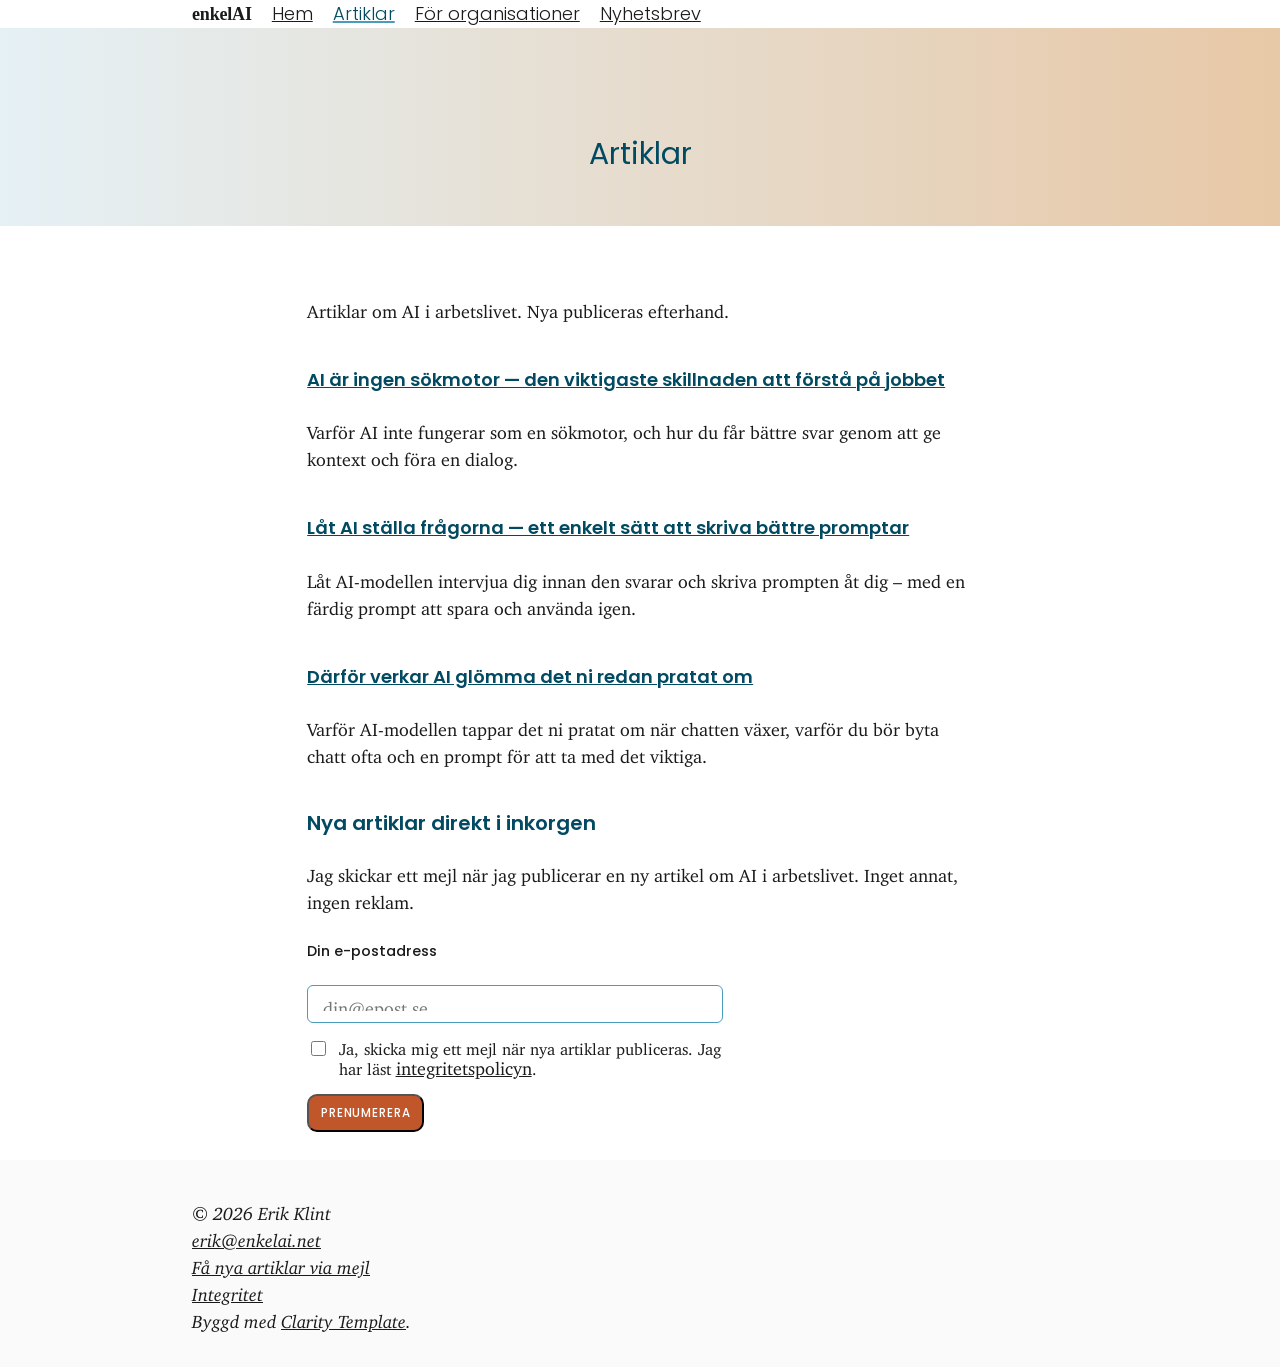
==== artiklar/index.html @ 64dccdb3 "Publicera artikel 3: Därför verkar AI glömma det ni redan pratat om Ny artikel på /artiklar/darfor-v" ====
<!DOCTYPE html>
<html lang="sv">
<head>
<meta charset="UTF-8">
<meta name="viewport" content="width=device-width, initial-scale=1">
<title>Artiklar | enkelAI</title>
<meta name="description" content="Artiklar om AI i arbetslivet — konkret och på svenska. Nya artiklar publiceras efterhand.">
<link rel="canonical" href="https://enkelai.net/artiklar/">
<meta property="og:title" content="Artiklar">
<meta property="og:description" content="Artiklar om AI i arbetslivet — konkret och på svenska. Nya artiklar publiceras efterhand.">
<meta property="og:url" content="https://enkelai.net/artiklar/">
<meta property="og:type" content="website">
<meta property="og:locale" content="sv_SE">
<meta property="og:image" content="https://enkelai.net/images/og-image.png">
<meta property="og:image:width" content="1200">
<meta property="og:image:height" content="630">
<meta property="og:image:alt" content="enkelAI — AI i arbetslivet. Konkret, på svenska, utan hype.">
<link rel="icon" type="image/png" sizes="96x96" href="/images/favicon-96.png">
<link rel="icon" type="image/png" sizes="512x512" href="/images/favicon-512.png">
<link rel="apple-touch-icon" href="/images/favicon-512.png">
<meta name="theme-color" content="#024A61">
<link rel="stylesheet" href="/assets/stylesheets/main_free.css">
<link rel="stylesheet" href="/style.css">
</head>
<body class="nav-artiklar">
<header>
<div class="container">
<nav>
<a class="wordmark" href="/">enkelAI</a>
<ul>
<li><a href="/">Hem</a></li>
<li><a href="/artiklar/">Artiklar</a></li>
<li><a href="/for-organisationer/">För organisationer</a></li>
<li><a href="/nyhetsbrev/">Nyhetsbrev</a></li>
</ul>
</nav>
</div>
</header>

<div class="container blog" id="first-content">
    <div class="blog-title no-cover">
        <div class="blog-intro">
            <div>
                <h1 class="title">Artiklar</h1>
            </div>
        </div>
    </div>
</div>

<div class="container blog main first">
<p class="text">Artiklar om AI i arbetslivet. Nya publiceras efterhand.</p>
</div>

<div class="container blog main">
<h2><a href="/artiklar/ai-ar-ingen-sokmotor/">AI är ingen sökmotor — den viktigaste skillnaden att förstå på jobbet</a></h2>
<p class="text">Varför AI inte fungerar som en sökmotor, och hur du får bättre svar genom att ge kontext och föra en dialog.</p>
</div>

<div class="container blog main">
<h2><a href="/artiklar/lat-ai-stalla-fragorna/">Låt AI ställa frågorna — ett enkelt sätt att skriva bättre promptar</a></h2>
<p class="text">Låt AI-modellen intervjua dig innan den svarar och skriva prompten åt dig – med en färdig prompt att spara och använda igen.</p>
</div>

<div class="container blog main">
<h2><a href="/artiklar/darfor-verkar-ai-glomma/">Därför verkar AI glömma det ni redan pratat om</a></h2>
<p class="text">Varför AI-modellen tappar det ni pratat om när chatten växer, varför du bör byta chatt ofta och en prompt för att ta med det viktiga.</p>
</div>

<div class="container blog main">
<h2>Nya artiklar direkt i inkorgen</h2>
<p class="text">Jag skickar ett mejl när jag publicerar en ny artikel om AI i arbetslivet. Inget annat, ingen reklam.</p>

<form class="newsletter-form" method="POST" action="https://c1894ea2.sibforms.com/v2/serve/[base64]">
<label for="EMAIL">Din e-postadress</label>
<input type="email" id="EMAIL" name="EMAIL" required placeholder="din@epost.se" autocomplete="email">
<label class="checkbox-label">
<input type="checkbox" name="OPT_IN" value="1" required>
<span>Ja, skicka mig ett mejl när nya artiklar publiceras. Jag har läst <a href="/integritet/">integritetspolicyn</a>.</span>
</label>
<input type="text" name="email_address_check" value="" style="display:none" tabindex="-1" autocomplete="off">
<input type="hidden" name="locale" value="sv">
<button type="submit">Prenumerera</button>
</form>
</div>

<footer>
<div class="container">
<p>© 2026 Erik Klint</p>
<p><a href="mailto:erik@enkelai.net">erik@enkelai.net</a></p>
<p><a href="/nyhetsbrev/">Få nya artiklar via mejl</a></p>
<p><a href="/integritet/">Integritet</a></p>
<p>Byggd med <a href="https://shikun.io/projects/clarity">Clarity Template</a>.</p>
</div>
</footer>
</body>
</html>
---- assets/stylesheets/main_free.css ----
@font-face {
  font-family: "Poppins";
  font-style: normal;
  font-weight: 100;
  font-display: swap;
  src: url("../fonts/Poppins/poppins_100_normal.woff2") format("woff2");
}
@font-face {
  font-family: "Poppins";
  font-style: normal;
  font-weight: 200;
  font-display: swap;
  src: url("../fonts/Poppins/poppins_200_normal.woff2") format("woff2");
}
@font-face {
  font-family: "Poppins";
  font-style: normal;
  font-weight: 300;
  font-display: swap;
  src: url("../fonts/Poppins/poppins_300_normal.woff2") format("woff2");
}
@font-face {
  font-family: "Poppins";
  font-style: normal;
  font-weight: 400;
  font-display: swap;
  src: url("../fonts/Poppins/poppins_400_normal.woff2") format("woff2");
}
@font-face {
  font-family: "Poppins";
  font-style: normal;
  font-weight: 500;
  font-display: swap;
  src: url("../fonts/Poppins/poppins_500_normal.woff2") format("woff2");
}
@font-face {
  font-family: "Poppins";
  font-style: normal;
  font-weight: 600;
  font-display: swap;
  src: url("../fonts/Poppins/poppins_600_normal.woff2") format("woff2");
}
@font-face {
  font-family: "Poppins";
  font-style: normal;
  font-weight: 700;
  font-display: swap;
  src: url("../fonts/Poppins/poppins_700_normal.woff2") format("woff2");
}
@font-face {
  font-family: "Poppins";
  font-style: normal;
  font-weight: 800;
  font-display: swap;
  src: url("../fonts/Poppins/poppins_800_normal.woff2") format("woff2");
}
@font-face {
  font-family: "Poppins";
  font-style: normal;
  font-weight: 900;
  font-display: swap;
  src: url("../fonts/Poppins/poppins_900_normal.woff2") format("woff2");
}
@font-face {
  font-family: "Poppins";
  font-style: italic;
  font-weight: 100;
  font-display: swap;
  src: url("../fonts/Poppins/poppins_100_italic.woff2") format("woff2");
}
@font-face {
  font-family: "Poppins";
  font-style: italic;
  font-weight: 200;
  font-display: swap;
  src: url("../fonts/Poppins/poppins_200_italic.woff2") format("woff2");
}
@font-face {
  font-family: "Poppins";
  font-style: italic;
  font-weight: 300;
  font-display: swap;
  src: url("../fonts/Poppins/poppins_300_italic.woff2") format("woff2");
}
@font-face {
  font-family: "Poppins";
  font-style: italic;
  font-weight: 400;
  font-display: swap;
  src: url("../fonts/Poppins/poppins_400_italic.woff2") format("woff2");
}
@font-face {
  font-family: "Poppins";
  font-style: italic;
  font-weight: 500;
  font-display: swap;
  src: url("../fonts/Poppins/poppins_500_italic.woff2") format("woff2");
}
@font-face {
  font-family: "Poppins";
  font-style: italic;
  font-weight: 600;
  font-display: swap;
  src: url("../fonts/Poppins/poppins_600_italic.woff2") format("woff2");
}
@font-face {
  font-family: "Poppins";
  font-style: italic;
  font-weight: 700;
  font-display: swap;
  src: url("../fonts/Poppins/poppins_700_italic.woff2") format("woff2");
}
@font-face {
  font-family: "Poppins";
  font-style: italic;
  font-weight: 800;
  font-display: swap;
  src: url("../fonts/Poppins/poppins_800_italic.woff2") format("woff2");
}
@font-face {
  font-family: "Poppins";
  font-style: italic;
  font-weight: 900;
  font-display: swap;
  src: url("../fonts/Poppins/poppins_900_italic.woff2") format("woff2");
}
@font-face {
  font-family: "Charter";
  font-style: normal;
  font-weight: normal;
  src: url("../fonts/Charter/charter_regular.woff2") format("woff2");
}
@font-face {
  font-family: "Charter";
  font-style: italic;
  font-weight: normal;
  src: url("../fonts/Charter/charter_italic.woff2") format("woff2");
}
@font-face {
  font-family: "Charter";
  font-style: normal;
  font-weight: bold;
  src: url("../fonts/Charter/charter_bold.woff2") format("woff2");
}
@font-face {
  font-family: "Charter";
  font-style: italic;
  font-weight: bold;
  src: url("../fonts/Charter/charter_bold_italic.woff2") format("woff2");
}
a, abbr, acronym, address, applet, article, aside, audio, b, big, blockquote, body, canvas, caption, center, cite, code, dd, del, details, dfn, div, dl, dt, em, fieldset, figcaption, figure, footer, form, h1, h2, h3, h4, h5, h6, header, hgroup, html, i, iframe, img, ins, kbd, label, legend, li, mark, menu, nav, object, ol, p, pre, q, s, samp, section, small, span, strike, strong, sub, summary, sup, table, tbody, td, tfoot, th, thead, time, tr, tt, u, ul, var, video {
  margin: 0;
  padding: 0;
  border: 0;
  outline: 0;
  font: inherit;
  vertical-align: baseline;
}

article, aside, details, figcaption, figure, footer, header, hgroup, menu, nav, section {
  display: block;
}

body {
  background-color: white;
  display: flex;
  flex-direction: column;
  min-height: 100vh;
}

h1, h2, h3, h4, h5, h6, p, a, code, pre, ol, ul, li {
  color: #353535;
  line-height: 1.6;
  font-weight: 300;
  font-size: 18px;
  font-family: "Poppins", serif;
}

a {
  text-underline-offset: 1px;
  color: inherit;
  font-family: inherit;
  font-size: inherit;
  font-weight: inherit;
}
a:hover {
  color: inherit;
}

b {
  font-weight: 600;
}

em {
  font-style: italic;
}

sub {
  font-weight: inherit;
  font-size: 0.65em;
  position: relative;
  top: 0.3em;
}

sup {
  font-weight: inherit;
  font-size: 0.65em;
  position: relative;
  top: -0.5em;
}

hr {
  border: 0;
  height: 0;
  border-top: 1px solid rgb(0, 0, 0);
  border-bottom: 1px solid rgba(255, 255, 255, 0.1);
}
hr.hard {
  border-top: 1px solid rgba(0, 0, 0, 0.5);
}
hr.soft {
  border-top: 1px solid rgba(0, 0, 0, 0.1);
}

img {
  width: 100%;
  margin: 0 auto;
  display: block;
}

video {
  width: 100%;
  margin: 0 auto;
  display: block;
}

svg {
  width: 100%;
}

.container {
  padding-right: calc(6vw - (100vw - 100%));
  padding-left: 6vw;
  flex: 1;
}

::-moz-selection {
  color: white;
  background: #353535;
}

::selection {
  color: white;
  background: #353535;
}

@media screen and (max-width: 769px) {
  a, p, td, th, tr, code, pre, ol, ul, li, div {
    font-size: 15px;
  }
  h1 {
    font-size: 24px;
    line-height: 1.2;
    padding: 1.5vh 0;
    font-weight: 700;
  }
  h1.title {
    font-weight: 500;
    font-size: 26px;
  }
  h2 {
    line-height: 1.2;
    padding: 1.5vh 0;
    font-weight: 700;
    font-size: 18px;
  }
  h3 {
    font-weight: 700;
    line-height: 1.2;
    padding: 1.5vh 0;
    font-size: 17px;
  }
}
@media screen and (min-width: 769px) {
  .container {
    padding-right: calc(8.5vw - (100vw - 100%));
    padding-left: 8.5vw;
  }
  a, p, td, th, tr, code, pre, ol, ul, li, div {
    font-size: 16px;
  }
  h1 {
    font-size: 24px;
    line-height: 1.2;
    padding: 2vh 0;
    font-weight: 700;
  }
  h1.title {
    padding: 0 0 1vh;
    font-weight: 500;
    font-size: 26px;
  }
  h2 {
    line-height: 1.2;
    padding: 2vh 0;
    font-weight: 700;
    font-size: 18px;
  }
  h3 {
    font-weight: 700;
    line-height: 1.2;
    padding: 2vh 0;
    font-size: 17px;
  }
}
@media screen and (min-width: 992px) {
  .container {
    padding-right: calc(12vw - (100vw - 100%));
    padding-left: 12vw;
  }
  a, p, td, th, tr, code, pre, ol, ul, li, div {
    font-size: 16px;
  }
  h1 {
    font-size: 24px;
    line-height: 1.2;
    padding: 1vh 0;
    font-weight: 700;
  }
  h1.title {
    padding: 0 0 1vh;
    font-weight: 500;
    font-size: 26px;
  }
  h2 {
    line-height: 1.2;
    padding: 1vh 0;
    font-weight: 700;
    font-size: 18px;
  }
  h3 {
    font-weight: 700;
    line-height: 1.2;
    padding: 1vh 0;
    font-size: 17px;
  }
}
@media screen and (min-width: 1200px) {
  .container {
    padding-right: calc(15vw - (100vw - 100%));
    padding-left: 15vw;
  }
  a, p, td, th, tr, code, pre, ol, ul, li, div {
    font-size: 17px;
  }
  h1 {
    font-size: 30px;
    line-height: 1.2;
    padding: 1vh 0;
    font-weight: 700;
  }
  h1.title {
    padding: 0 0 1vh;
    font-weight: 500;
    font-size: 30px;
  }
  h2 {
    line-height: 1.2;
    padding: 1vh 0;
    font-weight: 700;
    font-size: 24px;
  }
  h3 {
    font-weight: 700;
    line-height: 1.2;
    padding: 1vh 0;
    font-size: 18px;
  }
}
@media screen and (min-width: 1600px) {
  .container {
    padding-right: calc(18vw - (100vw - 100%));
    padding-left: 18vw;
  }
  a, p, td, th, tr, code, pre, ol, ul, li, div {
    font-size: 18px;
  }
  h1 {
    font-size: 30px;
    line-height: 1.2;
    padding: 1.75vh 0;
    font-weight: 700;
  }
  h1.title {
    padding: 0 0 1vh;
    font-weight: 500;
    font-size: 36px;
  }
  h2 {
    line-height: 1.2;
    padding: 1.5vh 0;
    font-weight: 700;
    font-size: 24px;
  }
  h3 {
    font-weight: 700;
    line-height: 1.2;
    padding: 1.5vh 0;
    font-size: 18px;
  }
}
@media screen and (min-width: 2000px) {
  .container {
    padding-right: calc(22vw - (100vw - 100%));
    padding-left: 22vw;
  }
  a, p, td, th, tr, code, pre, ol, ul, li, div {
    font-size: 18px;
  }
  h1 {
    font-size: 30px;
    line-height: 1.2;
    padding: 1.75vh 0;
    font-weight: 700;
  }
  h1.title {
    padding: 0 0 1vh;
    font-weight: 500;
    font-size: 36px;
  }
  h2 {
    line-height: 1.2;
    padding: 1.5vh 0;
    font-weight: 700;
    font-size: 24px;
  }
  h3 {
    font-weight: 700;
    line-height: 1.2;
    padding: 1.5vh 0;
    font-size: 18px;
  }
}
@media screen and (min-width: 2400px) {
  .container {
    padding-right: calc(24vw - (100vw - 100%));
    padding-left: 24vw;
  }
  a, p, td, th, tr, code, pre, ol, ul, li, div {
    font-size: 20px;
  }
  h1 {
    font-size: 30px;
    line-height: 1.2;
    padding: 1.75vh 0;
    font-weight: 700;
  }
  h1.title {
    padding: 0 0 1vh;
    font-weight: 500;
    font-size: 36px;
  }
  h2 {
    line-height: 1.2;
    padding: 1.5vh 0;
    font-weight: 700;
    font-size: 24px;
  }
  h3 {
    font-weight: 700;
    line-height: 1.2;
    padding: 1.5vh 0;
    font-size: 20px;
  }
}
@media screen and (min-width: 3200px) {
  .container {
    padding-right: calc(32vw - (100vw - 100%));
    padding-left: 28vw;
  }
}
footer {
  padding: 3vh 0px;
  background-color: #fafafa;
}
footer span {
  padding: 0 1px;
  font-size: 0.85em;
}
footer p {
  font-style: italic;
}

@media screen and (min-width: 992px) {
  footer {
    padding: 3vh 0px;
    background-color: #fafafa;
  }
}
@media screen and (min-width: 1200px) {
  footer {
    padding: 4vh 0px;
    background-color: #fafafa;
  }
}
@media screen and (min-width: 1600px) {
  footer {
    padding: 5vh 0px;
  }
}
/* ======================== Blog ===================== */
div.container.blog#first-content {
  padding-top: 2vh;
  background-color: #f6f6f6;
}
div.container.blog#first-content div.blog-title {
  display: grid;
  grid-template-columns: 1fr;
  grid-row: 50vh;
}
div.container.blog#first-content div.blog-title.white * {
  color: white;
}
div.container.blog#first-content div.blog-title.white *::-moz-selection {
  color: #353535 !important;
  background: white !important;
}
div.container.blog#first-content div.blog-title.white *::selection {
  color: #353535 !important;
  background: white !important;
}
div.container.blog#first-content div.blog-title.white * .link * {
  color: #f4f3ef !important;
}
div.container.blog#first-content div.blog-title.white * .info p {
  color: #f4f3ef !important;
}
div.container.blog#first-content div.blog-title .blog-intro {
  display: flex;
  flex-direction: column;
  justify-content: space-between;
  padding: 2vh 0;
}
div.container.blog#first-content div.blog-title .blog-intro p.author {
  padding: 4px 0;
  font-weight: 500;
  font-style: italic;
  line-height: 1.2;
}
div.container.blog#first-content div.blog-title .blog-intro p.abstract {
  font-family: "Poppins";
  font-weight: 400;
  padding: 1vh 0;
}
div.container.blog#first-content div.blog-title .blog-intro .info p {
  padding: 10px 0 0 0;
  letter-spacing: 1px;
  text-transform: uppercase;
  color: #353535;
  font-weight: 600;
  font-size: 0.95em;
}
div.container.blog#first-content div.blog-title .blog-cover {
  position: relative;
  display: flex;
  align-items: center;
  justify-content: flex-end;
  padding: 2vh 0;
}
div.container.blog#first-content div.blog-title .blog-cover img.foreground {
  position: relative;
  z-index: 2;
  padding: 0 !important;
}
div.container.blog#first-content div.blog-title .blog-cover img.background {
  position: absolute;
  z-index: 1;
  filter: blur(24px);
  padding: 0 !important;
}

div.container.blog p.text {
  padding: 1.5vh 0;
  font-family: "Charter", sans-serif;
}
div.container.blog p.text:last-child {
  padding-bottom: 0;
}
div.container.blog ul, div.container.blog ol {
  font-family: inherit;
  font-style: inherit;
  font-weight: inherit;
  padding: 0;
}
div.container.blog ul li p.text, div.container.blog ol li p.text {
  padding: 0vh 0 1.5vh 0 !important;
}
div.container.blog p.caption {
  padding: 1vh 0;
  font-weight: 500;
  line-height: 1.2;
  font-size: 90%;
}
div.container.blog p.caption b {
  font-weight: 700 !important;
}
div.container.blog p.caption a {
  font-size: inherit;
  color: inherit;
}
div.container.blog p.caption.inline {
  padding: 1.5vh 0 !important;
  font-style: italic;
}
div.container.blog p.caption.inline.center {
  text-align: center;
}
div.container.blog p.caption.comment {
  padding: 0 2vw 1vh;
}
div.container.blog p.caption.selection {
  line-height: 1;
}
div.container.blog img {
  padding-bottom: 1vh;
}
div.container.blog.first {
  margin-top: 1.5vh;
}
div.container.blog.main {
  padding: 0.5vh 6vw;
}
div.container.blog.main.comment .content-comment {
  display: none;
}
div.container.blog.main.inline {
  padding-top: 0;
  padding-bottom: 1vh;
}
div.container.blog.large {
  padding: 0.5vh 6vw;
}
div.container.blog.large.inline {
  padding-top: 0;
  padding-bottom: 1vh;
}
div.container.blog.extra-large {
  padding: 0.5vh 6vw;
}
div.container.blog.extra-large.inline {
  padding-top: 0;
  padding-bottom: 1vh;
}
div.container.blog.extra-extra-large {
  padding: 0.5vh 6vw;
}
div.container.blog.extra-extra-large.inline {
  padding-top: 0;
  padding-bottom: 1vh;
}
div.container.blog.max {
  padding: 0.5vh 0vw;
}
div.container.blog.max.inline {
  padding-top: 0;
  padding-bottom: 1vh;
}
div.container.blog.gray {
  background-color: #f6f6f6;
}
div.container.blog.gray p.caption {
  padding-bottom: 0;
}
div.container.blog.gray-linear {
  background: linear-gradient(to bottom, #f6f6f6 0%, white 10%, white 90%, #f6f6f6 100%);
}
div.container.blog.gray-linear p.caption {
  padding-bottom: 0;
}

@media screen and (min-width: 769px) {
  div.container.blog#first-content {
    padding-top: 3vh;
  }
  div.container.blog#first-content div.blog-title {
    grid-template-columns: 1fr 1fr;
    -moz-column-gap: 2vw;
         column-gap: 2vw;
  }
  div.container.blog#first-content div.blog-title .blog-cover {
    margin: 0 0 0 auto;
    width: 90%;
    padding: 3vh 0;
  }
  div.container.blog#first-content div.blog-title .blog-intro {
    display: flex;
    flex-direction: column;
    justify-content: space-between;
    padding: 3vh 0;
  }
  div.container.blog#first-content div.blog-title.no-cover {
    grid-template-columns: 1fr;
  }
  div.container.blog#first-content div.blog-title.no-cover .blog-intro {
    padding: 6vh 6vw;
  }
  div.container.blog#first-content div.blog-title.no-cover h1 {
    padding: 0 2%;
    text-align: center;
  }
  div.container.blog#first-content div.blog-title.no-cover p.author {
    padding: 10px 2%;
    text-align: center;
  }
  div.container.blog#first-content div.blog-title.no-cover .info {
    display: flex;
    justify-content: space-around;
  }
  div.container.blog.first {
    margin-top: 2vh;
  }
  div.container.blog.main {
    padding: 1vh 15vw;
  }
  div.container.blog.main.comment {
    padding-left: 15vw;
    padding-right: 0vw;
    display: grid;
    grid-template-columns: 70vw 13vw;
  }
  div.container.blog.main.comment .content-comment {
    display: none;
  }
  div.container.blog.large {
    padding: 1vh 10vw;
  }
  div.container.blog.extra-large {
    padding: 1vh 8vw;
  }
  div.container.blog.extra-extra-large {
    padding: 1vh 8vw;
  }
}
@media screen and (min-width: 992px) {
  div.container.blog#first-content {
    padding-top: 4vh;
  }
  div.container.blog#first-content div.blog-title {
    grid-template-columns: 1fr 1fr;
    grid-row: 75vh;
    -moz-column-gap: 3vw;
         column-gap: 3vw;
  }
  div.container.blog#first-content div.blog-title .blog-intro {
    display: flex;
    flex-direction: column;
    justify-content: space-between;
    padding: 3vh 0;
  }
  div.container.blog#first-content div.blog-title.no-cover {
    grid-template-columns: 1fr;
  }
  div.container.blog#first-content div.blog-title.no-cover .blog-intro {
    padding: 6vh 7.5vw;
  }
  div.container.blog#first-content div.blog-title .blog-cover {
    padding: 3vh 0;
  }
  div.container.blog.first {
    margin-top: 3vh;
  }
  div.container.blog.main {
    padding: 1.5vh 20vw;
  }
  div.container.blog.main.comment {
    padding-left: 20vw;
    padding-right: 0vw;
    display: grid;
    grid-template-columns: 60vw 18vw;
  }
  div.container.blog.main.comment .content-comment {
    display: none;
  }
  div.container.blog.large {
    padding: 1.5vh 15vw;
  }
  div.container.blog.extra-large {
    padding: 1.5vh 8.5vw;
  }
  div.container.blog.extra-extra-large {
    padding: 1.5vh 8.5vw;
  }
}
@media screen and (min-width: 1200px) {
  div.container.blog#first-content {
    padding-top: 6vh;
  }
  div.container.blog#first-content div.blog-title {
    grid-template-columns: 1fr 1fr;
    grid-row: 75vh;
    -moz-column-gap: 4vw;
         column-gap: 4vw;
  }
  div.container.blog#first-content div.blog-title .blog-intro {
    padding: 5vh 0;
  }
  div.container.blog#first-content div.blog-title .blog-intro p {
    padding: 1.5vh 0;
  }
  div.container.blog#first-content div.blog-title.no-cover {
    grid-template-columns: 1fr;
  }
  div.container.blog#first-content div.blog-title.no-cover .blog-intro {
    padding: 6vh 9vw;
  }
  div.container.blog#first-content div.blog-title .blog-cover {
    padding: 5vh 0;
  }
  div.container.blog.first {
    margin-top: 4vh;
  }
  div.container.blog.main {
    padding: 2vh 24vw;
  }
  div.container.blog.main.comment {
    padding-left: 24vw;
    padding-right: 0vw;
    display: grid;
    grid-template-columns: 60vw 18vw;
  }
  div.container.blog.main.comment .content-comment {
    display: block;
  }
  div.container.blog.large {
    padding: 2vh 16vw;
  }
  div.container.blog.extra-large {
    padding: 2vh 12vw;
  }
  div.container.blog.extra-extra-large {
    padding: 2vh 12vw;
  }
}
@media screen and (min-width: 1600px) {
  div.container.blog#first-content div.blog-title {
    grid-template-columns: 1fr 1fr;
    grid-row: 75vh;
    -moz-column-gap: 4vw;
         column-gap: 4vw;
  }
  div.container.blog#first-content div.blog-title .blog-intro {
    padding: 5vh 0;
  }
  div.container.blog#first-content div.blog-title .blog-intro p {
    padding: 1.5vh 0;
  }
  div.container.blog#first-content div.blog-title.no-cover {
    grid-template-columns: 1fr;
  }
  div.container.blog#first-content div.blog-title.no-cover .blog-intro {
    padding: 6vh 9vw;
  }
  div.container.blog#first-content div.blog-title .blog-cover {
    padding: 5vh 0;
  }
  div.container.blog.first {
    margin-top: 5vh;
  }
  div.container.blog.main {
    padding: 2vh 27vw;
  }
  div.container.blog.main.comment {
    padding-left: 27vw;
    padding-right: 0vw;
    display: grid;
    grid-template-columns: 50vw 23vw;
  }
  div.container.blog.large {
    padding: 2vh 22vw;
  }
  div.container.blog.extra-large {
    padding: 2vh 18vw;
  }
  div.container.blog.extra-extra-large {
    padding: 2vh 14vw;
  }
}
@media screen and (min-width: 2000px) {
  div.container.blog#first-content div.blog-title {
    grid-template-columns: 1fr 1fr;
    grid-row: 65vh;
    -moz-column-gap: 5vw;
         column-gap: 5vw;
  }
  div.container.blog#first-content div.blog-title .blog-intro {
    padding: 5vh 0;
  }
  div.container.blog#first-content div.blog-title .blog-intro p {
    padding: 1.5vh 0;
  }
  div.container.blog#first-content div.blog-title.no-cover {
    grid-template-columns: 1fr;
  }
  div.container.blog#first-content div.blog-title.no-cover .blog-intro {
    padding: 6vh 8vw;
  }
  div.container.blog#first-content div.blog-title .blog-cover {
    padding: 5vh 0;
  }
  div.container.blog.first {
    margin-top: 5vh;
  }
  div.container.blog.main {
    padding: 2vh 30vw;
  }
  div.container.blog.main.comment {
    padding-left: 30vw;
    padding-right: 0vw;
    display: grid;
    grid-template-columns: 50vw 23vw;
  }
  div.container.blog.large {
    padding: 2vh 26vw;
  }
  div.container.blog.extra-large {
    padding: 2vh 22vw;
  }
  div.container.blog.extra-extra-large {
    padding: 2vh 16vw;
  }
}
@media screen and (min-width: 2400px) {
  div.container.blog#first-content div.blog-title {
    grid-template-columns: 1fr 1fr;
    grid-row: 65vh;
    -moz-column-gap: 6vw;
         column-gap: 6vw;
  }
  div.container.blog#first-content div.blog-title .blog-intro {
    padding: 5vh 0;
  }
  div.container.blog#first-content div.blog-title .blog-intro p {
    padding: 1.5vh 0;
  }
  div.container.blog#first-content div.blog-title.no-cover {
    grid-template-columns: 1fr;
  }
  div.container.blog#first-content div.blog-title.no-cover .blog-intro {
    padding: 6vh 8vw;
  }
  div.container.blog#first-content div.blog-title .blog-cover {
    padding: 5vh 0;
  }
  div.container.blog.first {
    margin-top: 5vh;
  }
  div.container.blog.main {
    padding: 2vh 32vw;
  }
  div.container.blog.main.comment {
    padding-left: 32vw;
    padding-right: 0vw;
    display: grid;
    grid-template-columns: 50vw 23vw;
  }
  div.container.blog.large {
    padding: 2vh 28vw;
  }
  div.container.blog.extra-large {
    padding: 2vh 24vw;
  }
  div.container.blog.extra-extra-large {
    padding: 2vh 18vw;
  }
}
@media screen and (min-width: 3200px) {
  div.container.blog#first-content div.blog-title {
    grid-template-columns: 1fr 1fr;
    grid-row: 75vh;
    -moz-column-gap: 7vw;
         column-gap: 7vw;
  }
  div.container.blog#first-content div.blog-title .blog-intro {
    padding: 5vh 0;
  }
  div.container.blog#first-content div.blog-title .blog-intro p {
    padding: 1.5vh 0;
  }
  div.container.blog#first-content div.blog-title.no-cover {
    grid-template-columns: 1fr;
  }
  div.container.blog#first-content div.blog-title.no-cover .blog-intro {
    padding: 6vh 10vw;
  }
  div.container.blog#first-content div.blog-title .blog-cover {
    padding: 5vh 0;
  }
  div.container.blog.first {
    margin-top: 5vh;
  }
  div.container.blog.main {
    padding: 2vh 38vw;
  }
  div.container.blog.main.comment {
    padding-left: 38vw;
    padding-right: 0vw;
    display: grid;
    grid-template-columns: 50vw 23vw;
  }
  div.container.blog.large {
    padding: 2vh 32vw;
  }
  div.container.blog.extra-large {
    padding: 2vh 28vw;
  }
  div.container.blog.extra-extra-large {
    padding: 2vh 22vw;
  }
}
/* ======================== Button ===================== */
input[type=submit], input[type=reset], input[type=button],
button, .button {
  background-color: #ececec;
  border-radius: 10px;
  padding: 0.75em 1em;
  margin-bottom: 10px;
  color: #353535;
  cursor: pointer;
  display: inline-flex;
  align-items: center;
  justify-content: center;
  font-size: 0.7em;
  font-weight: 700;
  font-family: "Poppins", sans-serif;
  letter-spacing: 0.075em;
  text-decoration: none;
  text-transform: uppercase;
  -webkit-user-select: none;
     -moz-user-select: none;
          user-select: none;
}
input[type=submit]:hover, input[type=reset]:hover, input[type=button]:hover,
button:hover, .button:hover {
  background-color: #ececec;
  opacity: 0.8;
  color: #353535;
}
input[type=submit]:active, input[type=reset]:active, input[type=button]:active,
button:active, .button:active {
  opacity: 0.5;
  background-color: #ececec;
  color: #353535;
}
input[type=submit].icon i, input[type=reset].icon i, input[type=button].icon i,
button.icon i, .button.icon i {
  font-size: 1.2em;
  padding-left: 0.5em;
  padding-bottom: 1px;
}
input[type=submit].project, input[type=reset].project, input[type=button].project,
button.project, .button.project {
  text-transform: none;
  letter-spacing: 0;
  font-weight: 600;
  height: 0.75em;
  padding: 0.6em;
  font-size: 1em;
  color: #353535;
}
input[type=submit].project.white, input[type=reset].project.white, input[type=button].project.white,
button.project.white, .button.project.white {
  color: #f4f3ef;
}

@media screen and (max-width: 992px) {
  input[type=submit], input[type=reset], input[type=button],
  button, .button {
    font-size: 0.6em;
  }
  input[type=submit].icon i, input[type=reset].icon i, input[type=button].icon i,
  button.icon i, .button.icon i {
    font-size: 1.2em;
  }
}
/* ======================== Slide Menu ===================== */
.slide-menu {
  display: table;
  margin: 0 auto;
  padding-bottom: 2vh;
}
.slide-menu .dots {
  margin-bottom: -10px;
  -webkit-user-select: none;
     -moz-user-select: none;
          user-select: none;
}
.slide-menu .dots .dot {
  position: relative;
  -webkit-appearance: none;
     -moz-appearance: none;
          appearance: none;
  display: inline-block;
  background-color: #c6c6c6;
  cursor: pointer;
  width: 10px;
  height: 10px;
  border-radius: 50%;
  margin: 15px;
  transition: all 0.2s ease-in-out;
}
.slide-menu .dots .dot:after {
  content: "";
  position: absolute;
  left: -15px;
  top: -15px;
  width: 40px;
  height: 40px;
  border-radius: 50%;
}
.slide-menu .dots .dot:hover {
  transform: scale(1.4);
}
.slide-menu .dots .dot.active {
  background-color: #E2a3a3;
  transform: scale(1.4);
}

/* ======================== Table ===================== */
.table-wrapper {
  overflow: scroll;
  scrollbar-width: none; /* Firefox */
  -ms-overflow-style: none; /* Internet Explorer 10+ */
  padding-bottom: 1vh;
}

.table-wrapper::-webkit-scrollbar { /* WebKit */
  width: 0;
  height: 0;
}

table {
  margin: 0.5vh 0;
  width: 100%;
  font-family: "Poppins", sans-serif;
}
table a {
  font-size: inherit;
}
table th, table td {
  font-size: 85%;
}
table th b, table td b {
  font-weight: 900;
}
table thead {
  font-weight: 700;
}
table tbody tr {
  border: solid 1px #404041;
  border-left: 0;
  border-right: 0;
}
table tbody tr:nth-child(2n+1) {
  background-color: #ececec;
}
table tbody tr:first-child {
  border-top: solid 2px white;
}
table tbody tr:last-child {
  border-bottom: solid 2px white;
}
table tbody tr td.gray {
  background-color: #ececec !important;
}
table tbody tr td.nogray {
  background-color: #f6f6f6 !important;
}
table tbody.center td {
  text-align: center;
}
table thead.center th {
  text-align: center;
}
table td {
  color: #353535;
  padding: 0.5em 0.5em;
}
table th {
  color: #666667;
  padding: 0 0.5em 0.25em 0.5em;
  text-align: left;
}
table tfoot {
  border-top: solid 2px white;
}
table.alt {
  border-collapse: separate;
}
table.alt tbody tr td {
  border: solid 1px white;
  border-left-width: 0;
  border-top-width: 0;
}
table.alt tbody tr td:first-child {
  border-left-width: 1px;
}
table.alt tbody tr:first-child td {
  border-top-width: 1px;
}
table.alt thead {
  border-bottom: 0;
}
table.alt tfoot {
  border-top: 0;
}

/* ======================== Code ===================== */
code {
  background-color: rgba(230, 235, 237, 0.25);
  border-radius: 10px;
  border: solid 1px #c6c6c6;
  font-family: "Fira Code", monospace;
  margin: 0 0.25em;
  padding: 0.25em 0.65em;
  color: #666667;
  font-size: 75% !important;
}

pre {
  font-family: "Fira Code", monospace;
  position: relative;
}

pre code {
  background-color: #fafafa !important;
  display: block;
  padding: 1.5vh 1.5vw !important;
  overflow-x: auto;
}

.code-copy-btn {
  position: absolute;
  top: 10px;
  right: 12px;
  background-color: #ececec;
  border-radius: 8px;
  padding: 0.75em 0.5em;
  color: #353535;
  cursor: pointer;
  display: inline-flex;
  align-items: center;
  justify-content: center;
  font-size: 0.7em;
  font-weight: 700;
  font-family: "Poppins", sans-serif;
  letter-spacing: 0.075em;
  text-decoration: none;
  text-transform: uppercase;
  -webkit-user-select: none;
     -moz-user-select: none;
          user-select: none;
  border: none;
  z-index: 10;
  gap: 0;
}
.code-copy-btn:hover {
  background-color: #ececec;
  opacity: 0.8;
  color: #353535;
}
.code-copy-btn:active {
  opacity: 0.5;
  background-color: #ececec;
  color: #353535;
}
.code-copy-btn.copied {
  padding: 0.75em 0.7em;
}
.code-copy-btn.copied .copy-text {
  max-width: 6em;
  opacity: 1;
  margin-left: 0.35em;
}
.code-copy-btn.copied i {
  padding-right: 0em;
  padding-left: 0em;
}
.code-copy-btn i {
  font-size: 1em;
  padding: 0 0.3em 1px 0.3em;
  display: inline-block;
  line-height: 1;
}
.code-copy-btn .copy-text {
  display: inline-block;
  max-width: 0;
  opacity: 0;
  overflow: hidden;
  white-space: nowrap;
  margin-left: 0;
  font-size: 0.9em;
  font-weight: 500;
  line-height: 1;
  text-indent: 0;
  transition: max-width 0.4s ease, opacity 0.4s ease, margin-left 0.4s ease;
}

/* ======================== Selection ===================== */
select {
  border-color: transparent;
  border-radius: 5px;
  padding: 5px 3px;
  background-color: #ececec;
  display: inline;
  line-height: inherit;
  font-size: inherit;
  font-style: inherit;
  font-weight: inherit;
  font-family: inherit;
  color: inherit;
  border: 0;
  outline: none;
  margin: inherit;
  height: 30px;
  text-underline-offset: 1px;
  width: inherit;
}
select option {
  white-space: nowrap;
  overflow: hidden;
}
select:hover {
  cursor: pointer;
}
select:after {
  content: "";
  position: absolute;
  right: 10px;
  top: 3px;
  width: 0;
  height: 0;
  border-left: 10px solid transparent;
  border-right: 10px solid transparent;
  border-top: 10px solid #333;
}

/* ======================== Slider Display ===================== */
.slider-container {
  box-shadow: none;
  outline: none;
  --divider-width: 1px;
  --divider-color: #000;
  --default-handle-width: clamp(10px, 5vw, 40px);
  --default-handle-color: #000;
}
.slider-container.white {
  --divider-color: #fff;
  --default-handle-color: #fff;
}
.slider-container img {
  padding: 0 !important;
}

.before, .after {
  margin: 0;
}

.before figcaption {
  left: 8px;
}

.after figcaption {
  right: 8px;
}

.before figcaption,
.after figcaption {
  font-size: 90%;
  font-family: "Poppins";
  background: transparent;
  color: #353535;
  padding: 8px;
  position: absolute;
  top: 99%;
  transform: translateY(-100%);
  line-height: 100%;
}
.before figcaption.white,
.after figcaption.white {
  color: #f4f3ef;
}

/* ======================== Video Control ===================== */
.video-control {
  display: flex;
  justify-content: center;
  padding: 5px 0;
  gap: 10px;
}

.video-speed {
  opacity: 0;
}
.video-speed.fade-in-out {
  animation: fadeInOut 1.4s linear forwards;
}

.video-caption {
  padding-top: 20px;
  display: flex;
  justify-content: space-between;
}

@keyframes fadeInOut {
  0% {
    opacity: 0;
  }
  50% {
    opacity: 1;
  }
  100% {
    opacity: 0;
  }
}
/* ======================== Slide Show Control ===================== */
.slideshow .navigation {
  display: flex;
  justify-content: center;
  padding: 20px 0;
  gap: 10px;
}

.slideshow .slider {
  position: relative;
  width: 100%;
  height: 440px;
  padding-bottom: 20px;
  overflow: hidden;
}
.slideshow .slider:hover {
  cursor: pointer;
}
.slideshow .slider .slider-item {
  width: 400px;
  height: auto;
  position: absolute;
  top: 0;
  left: 0;
  transition-timing-function: cubic-bezier(0.4, 0, 0.2, 1);
  overflow: hidden;
  padding-left: 40px;
}
.slideshow .slider .slider-item video {
  display: block;
  padding-bottom: 40px;
}

h1, h2, h3, h4, h5, h6, p, a, code, pre, ol, ul, li {
  line-height: 1.5;
}

@media screen and (max-width: 769px) {
  a, p, td, th, tr, code, pre, ol, ul, li, div {
    font-size: 15px;
  }
  h1 {
    font-size: 24px;
    line-height: 1.2;
    padding: 1.5vh 0;
    font-weight: 600;
  }
  h1.title {
    font-weight: 400;
    letter-spacing: 0px;
    font-size: 26px;
  }
  h2 {
    line-height: 1.2;
    padding: 1.5vh 0;
    font-weight: 600;
    font-size: 18px;
  }
  h3 {
    font-weight: 600;
    line-height: 1.2;
    padding: 1.5vh 0;
    font-size: 17px;
  }
}
@media screen and (min-width: 769px) {
  .container {
    padding-right: calc(8.5vw - (100vw - 100%));
    padding-left: 8.5vw;
  }
  a, p, td, th, tr, code, pre, ol, ul, li, div {
    font-size: 16px;
  }
  h1 {
    font-size: 24px;
    line-height: 1.2;
    padding: 2vh 0;
    font-weight: 600;
  }
  h1.title {
    padding: 0 0 1vh;
    font-weight: 400;
    letter-spacing: 0px;
    font-size: 26px;
  }
  h2 {
    line-height: 1.2;
    padding: 2vh 0;
    font-weight: 600;
    font-size: 18px;
  }
  h3 {
    font-weight: 600;
    line-height: 1.2;
    padding: 2vh 0;
    font-size: 17px;
  }
}
@media screen and (min-width: 992px) {
  .container {
    padding-right: calc(12vw - (100vw - 100%));
    padding-left: 12vw;
  }
  a, p, td, th, tr, code, pre, ol, ul, li, div {
    font-size: 17px;
  }
  h1 {
    font-size: 24px;
    line-height: 1.2;
    padding: 1vh 0;
  }
  h1.title {
    padding: 0 0 1vh;
    font-size: 26px;
  }
  h2 {
    padding: 1vh 0;
    font-size: 18px;
  }
  h3 {
    padding: 1vh 0;
    font-size: 17px;
  }
}
@media screen and (min-width: 1200px) {
  .container {
    padding-right: calc(15vw - (100vw - 100%));
    padding-left: 15vw;
  }
  a, p, td, th, tr, code, pre, ol, ul, li, div {
    font-size: 18px;
  }
  h1 {
    font-size: 26px;
    line-height: 1.2;
    padding: 1vh 0;
  }
  h1.title {
    padding: 0 0 1vh;
    font-size: 30px;
  }
  h2 {
    padding: 1vh 0;
    font-size: 20px;
  }
  h3 {
    padding: 1vh 0;
    font-size: 18px;
  }
}
@media screen and (min-width: 1600px) {
  .container {
    padding-right: calc(18vw - (100vw - 100%));
    padding-left: 18vw;
  }
  a, p, td, th, tr, code, pre, ol, ul, li, div {
    font-size: 20px;
  }
  h1 {
    font-size: 30px;
    line-height: 1.2;
    padding: 1.75vh 0;
  }
  h1.title {
    padding: 0 0 1vh;
    font-size: 36px;
  }
  h2 {
    padding: 1.5vh 0;
    font-size: 22px;
  }
  h3 {
    padding: 1.5vh 0;
    font-size: 20px;
  }
}
@media screen and (min-width: 2000px) {
  .container {
    padding-right: calc(22vw - (100vw - 100%));
    padding-left: 22vw;
  }
  a, p, td, th, tr, code, pre, ol, ul, li, div {
    font-size: 20px;
  }
  h1 {
    font-size: 30px;
    line-height: 1.2;
    padding: 1.75vh 0;
  }
  h1.title {
    padding: 0 0 1vh;
    font-size: 36px;
  }
  h2 {
    padding: 1.5vh 0;
    font-size: 24px;
  }
  h3 {
    padding: 1.5vh 0;
    font-size: 18px;
  }
}
@media screen and (min-width: 2400px) {
  .container {
    padding-right: calc(24vw - (100vw - 100%));
    padding-left: 24vw;
  }
  a, p, td, th, tr, code, pre, ol, ul, li, div {
    font-size: 22px;
  }
  h1 {
    font-size: 30px;
    line-height: 1.2;
    padding: 1.75vh 0;
  }
  h1.title {
    padding: 0 0 1vh;
    font-size: 36px;
  }
  h2 {
    padding: 1.5vh 0;
    font-size: 24px;
  }
  h3 {
    padding: 1.5vh 0;
    font-size: 20px;
  }
}
@media screen and (min-width: 3200px) {
  .container {
    padding-right: calc(32vw - (100vw - 100%));
    padding-left: 28vw;
  }
}
footer p {
  font-family: "Charter";
}

/* ======================== Blog ===================== */
div.container.blog#first-content div.blog-title .blog-intro p.author {
  padding: 4px 0 10px;
  font-family: "Poppins";
  font-style: italic;
  font-weight: 400;
  line-height: 1.2;
  font-size: 85%;
}
div.container.blog#first-content div.blog-title .blog-intro p.abstract {
  font-family: "Poppins";
  font-weight: 400;
  padding: 1vh 0;
  font-size: 85%;
  line-height: 1.6;
}
div.container.blog#first-content div.blog-title .blog-intro .info p {
  text-transform: uppercase;
  color: #353535;
  font-weight: 500;
  font-size: 85%;
}

div.container.blog p.text {
  padding: 1.5vh 0;
  font-family: "Charter", sans-serif;
}
div.container.blog p.text:last-child {
  padding-bottom: 0;
}
div.container.blog ul li p.text, div.container.blog ol li p.text {
  padding: 0vh 0 1vh 0 !important;
}
div.container.blog p.caption {
  padding: 1vh 0;
  font-weight: 400;
  line-height: 1.2;
  letter-spacing: 0px;
  font-size: 70%;
}
div.container.blog p.caption b {
  font-weight: 600 !important;
}

/* ======================== Button ===================== */
input[type=submit], input[type=reset], input[type=button],
button, .button {
  font-size: 0.65em;
  font-weight: 500;
}

/* ======================== Table ===================== */
table th b, table td b {
  font-weight: 500;
}
table thead {
  font-weight: 500;
}

/* ======================== Selection ===================== */
select {
  padding: 2px 2px;
}

/* ======================== Slider Display ===================== */
.before figcaption,
.after figcaption {
  font-size: 70%;
}/*# sourceMappingURL=main_free.css.map */
---- style.css ----
/* enkelai.net - shared stylesheet */
/* Loaded after assets/stylesheets/main_free.css - only site chrome that
   the Clarity template does not provide (persistent nav) plus the
   plain-text wordmark and a fix for transparent figure backgrounds. */

/* ===================== Färgpalett ===================== */
/* --petrol-light används enbart till linjer, ramar och hover - aldrig
   som textfärg (3.08:1 mot vitt räcker inte för brödtext).
   --terracotta används enbart som bakgrund på call-to-action med vit
   text - aldrig som textfärg. */
:root {
  --petrol-deep: #024A61;
  --petrol: #037092;
  --petrol-light: #4A9DBA;
  --tint: #E4F0F5;
  --sand: #E8C9A8;
  --terracotta: #C0562A;
  --ink: #1A1A1A;
}

/* Brödtext */
body {
  color: var(--ink);
}

p, ol, ul, li, code, pre, h3, h4, h5, h6 {
  color: var(--ink);
}

/* Rubriker */
h1, h2 {
  color: var(--petrol-deep);
}

/* Länkar i brödtext. Nav och sidfot ärver --ink som tidigare. */
div.container.blog p a,
div.container.blog li a {
  color: var(--petrol);
}

/* Hover markeras med linjen, inte med textfärgen. */
div.container.blog p a:hover,
div.container.blog li a:hover {
  color: var(--petrol);
  text-decoration-color: var(--petrol-light);
  text-decoration-thickness: 2px;
}

::-moz-selection {
  color: var(--ink);
  background: var(--sand);
}

::selection {
  color: var(--ink);
  background: var(--sand);
}

/* ===================== Sidchrome ===================== */

.wordmark {
  font-weight: 700;
  letter-spacing: -0.01em;
  text-decoration: none;
  color: inherit;
}

nav {
  display: flex;
  flex-wrap: wrap;
  align-items: baseline;
  gap: 0.5rem 1.25rem;
}

nav ul {
  list-style: none;
  display: flex;
  flex-wrap: wrap;
  gap: 0.5rem 1.25rem;
  margin: 0;
  padding: 0;
}

nav ul li {
  margin: 0;
}

figure img {
  background: #fff;
}

strong {
  font-weight: 600;
}

div.container.blog ul,
div.container.blog ol {
  padding-left: 1.2em;
}

/* Figurpanelerna: mallens grå ersatt med paletten. */
div.container.blog.gray {
  background-color: var(--tint);
}

div.container.blog#first-content {
  background: linear-gradient(90deg, hsla(198, 46%, 93%, 1) 0%, hsla(31, 58%, 78%, 1) 100%);
  flex: none;
}

/* ===================== Nyhetsbrevsformulär ===================== */

.newsletter-form {
  display: flex;
  flex-direction: column;
  gap: 1rem;
  max-width: 26rem;
  margin-top: 1rem;
}

.newsletter-form label {
  font-family: "Poppins", sans-serif;
  font-size: 0.8em;
  font-weight: 500;
}

.newsletter-form input[type="email"] {
  font-family: "Charter", sans-serif;
  font-size: 1em;
  padding: 0.6em 0.8em;
  margin-top: 0.4em;
  border: 1px solid var(--petrol-light);
  border-radius: 6px;
  color: var(--ink);
  background: #fff;
}

.newsletter-form input[type="email"]:focus {
  outline: 2px solid var(--petrol-light);
  outline-offset: 1px;
}

.newsletter-form .checkbox-label {
  display: flex;
  align-items: flex-start;
  gap: 0.6em;
  font-family: "Charter", sans-serif;
  font-size: 0.9em;
  font-weight: 400;
}

.newsletter-form .checkbox-label input[type="checkbox"] {
  flex-shrink: 0;
  width: 1.1em;
  height: 1.1em;
  margin-top: 0.2em;
}

/* Call-to-action: terracotta som bakgrund, vit text. */
.newsletter-form button {
  align-self: flex-start;
  background-color: var(--terracotta);
  color: #FFFFFF;
}

.newsletter-form button:hover {
  background-color: var(--terracotta);
  color: #FFFFFF;
  opacity: 0.85;
}

.newsletter-form button:active {
  background-color: var(--terracotta);
  color: #FFFFFF;
  opacity: 0.7;
}

/* ===================== Byline ===================== */
/* Raden under heron på / och /for-organisationer/. Selektorerna är
   scopade under div.container.blog för att gå före mallens
   div.container.blog img respektive div.container.blog p.text. */

.byline {
  display: flex;
  flex-direction: row;
  flex-wrap: nowrap;
  align-items: center;
  gap: 1.25rem;
  margin-top: 1.5rem;
}

div.container.blog .byline img {
  flex: 0 0 auto;
  width: 120px;
  height: 120px;
  margin: 0;
  padding: 0;
  border: 0;
  box-shadow: none;
  border-radius: 50%;
  object-fit: cover;
}

.byline > div {
  min-width: 0;
}

div.container.blog .byline p.text {
  padding: 0;
}

/* Mindre bild på smala skärmar - men kvar bredvid texten, ingen radbrytning. */
@media screen and (max-width: 600px) {
  .byline {
    gap: 1rem;
  }

  div.container.blog .byline img {
    width: 80px;
    height: 80px;
  }
}

/* ===================== Active-state i toppmenyn ===================== */
/* Markeringen hängs på <body>, inte på menyvalet, så att <header>-blocket
   förblir byte-identiskt på samtliga sidor. Bara understrykningen och
   textfärgen ändras - inga mått - så mobillayouten är oförändrad.
   404 och /integritet/ saknar klass: inget menyval motsvarar dem. */

body.nav-hem nav ul a[href="/"],
body.nav-artiklar nav ul a[href="/artiklar/"],
body.nav-organisationer nav ul a[href="/for-organisationer/"],
body.nav-nyhetsbrev nav ul a[href="/nyhetsbrev/"] {
  color: var(--petrol-deep);
  text-decoration-thickness: 2px;
  text-decoration-color: var(--petrol-light);
}
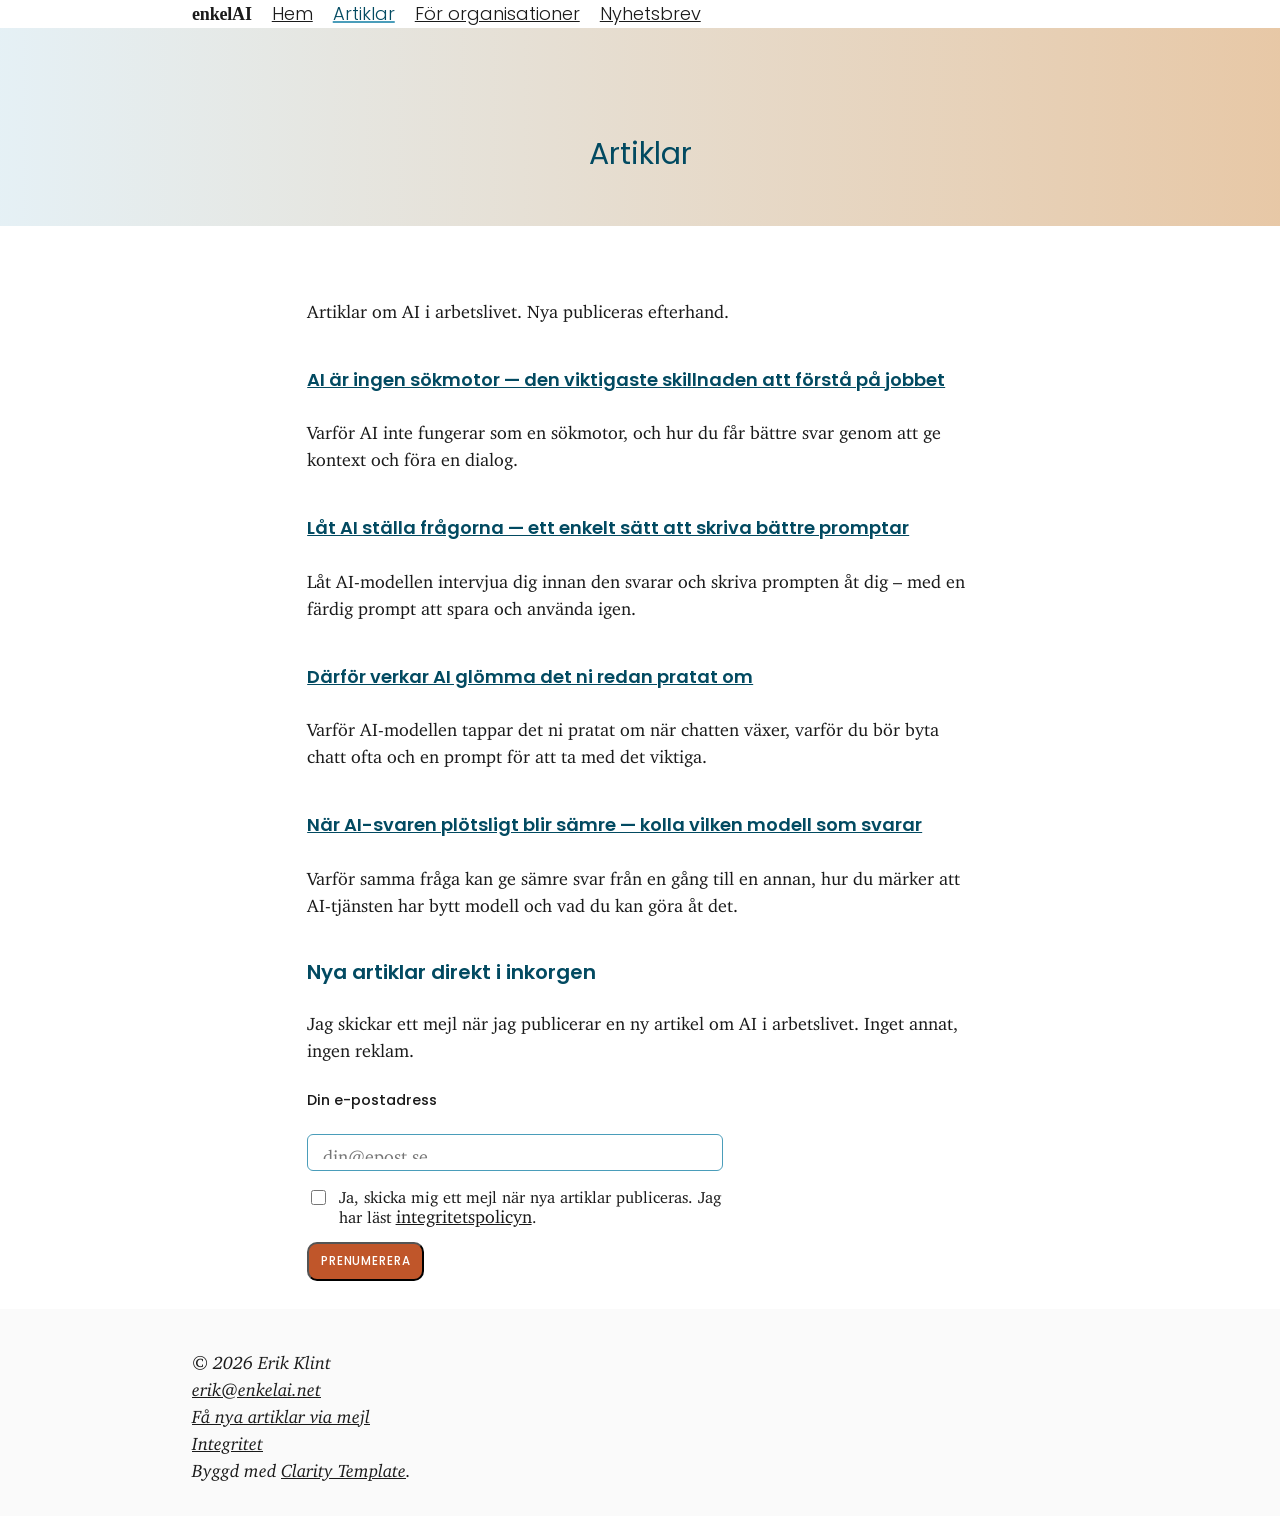
==== commit 5342a8d9: "Publicera artikel 4: När AI-svaren plötsligt blir sämre Ny sida på /artiklar/nar-ai-svaren-blir-samr" ====
--- a/artiklar/index.html
+++ b/artiklar/index.html
@@ -67,6 +67,11 @@
 </div>
 
 <div class="container blog main">
+<h2><a href="/artiklar/nar-ai-svaren-blir-samre/">När AI-svaren plötsligt blir sämre — kolla vilken modell som svarar</a></h2>
+<p class="text">Varför samma fråga kan ge sämre svar från en gång till en annan, hur du märker att AI-tjänsten har bytt modell och vad du kan göra åt det.</p>
+</div>
+
+<div class="container blog main">
 <h2>Nya artiklar direkt i inkorgen</h2>
 <p class="text">Jag skickar ett mejl när jag publicerar en ny artikel om AI i arbetslivet. Inget annat, ingen reklam.</p>
 
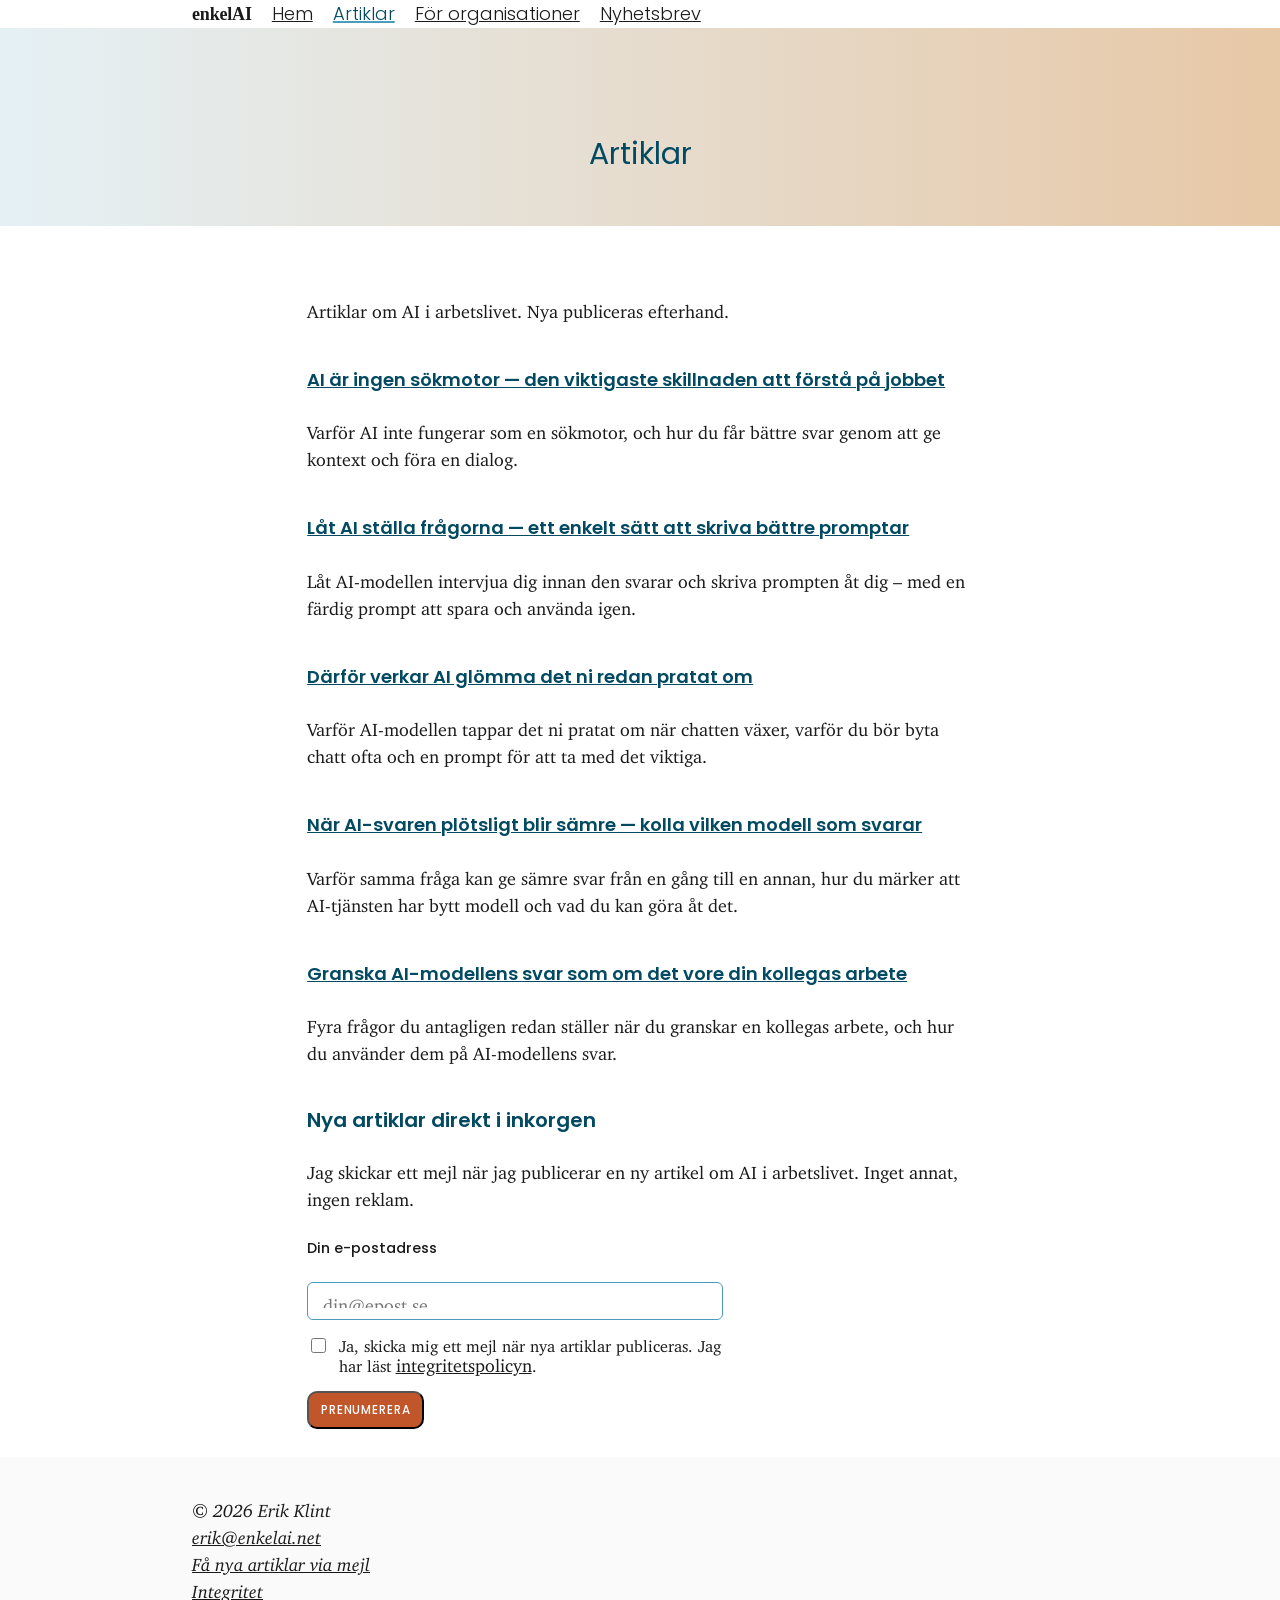
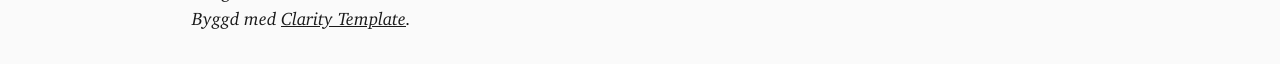
==== commit 375233a7: "Publicera artikel 5: Granska AI-modellens svar som om det vore din kollegas arbete Ny sida på /artik" ====
--- a/artiklar/index.html
+++ b/artiklar/index.html
@@ -72,6 +72,11 @@
 </div>
 
 <div class="container blog main">
+<h2><a href="/artiklar/granska-ai-som-en-kollegas-arbete/">Granska AI-modellens svar som om det vore din kollegas arbete</a></h2>
+<p class="text">Fyra frågor du antagligen redan ställer när du granskar en kollegas arbete, och hur du använder dem på AI-modellens svar.</p>
+</div>
+
+<div class="container blog main">
 <h2>Nya artiklar direkt i inkorgen</h2>
 <p class="text">Jag skickar ett mejl när jag publicerar en ny artikel om AI i arbetslivet. Inget annat, ingen reklam.</p>
 
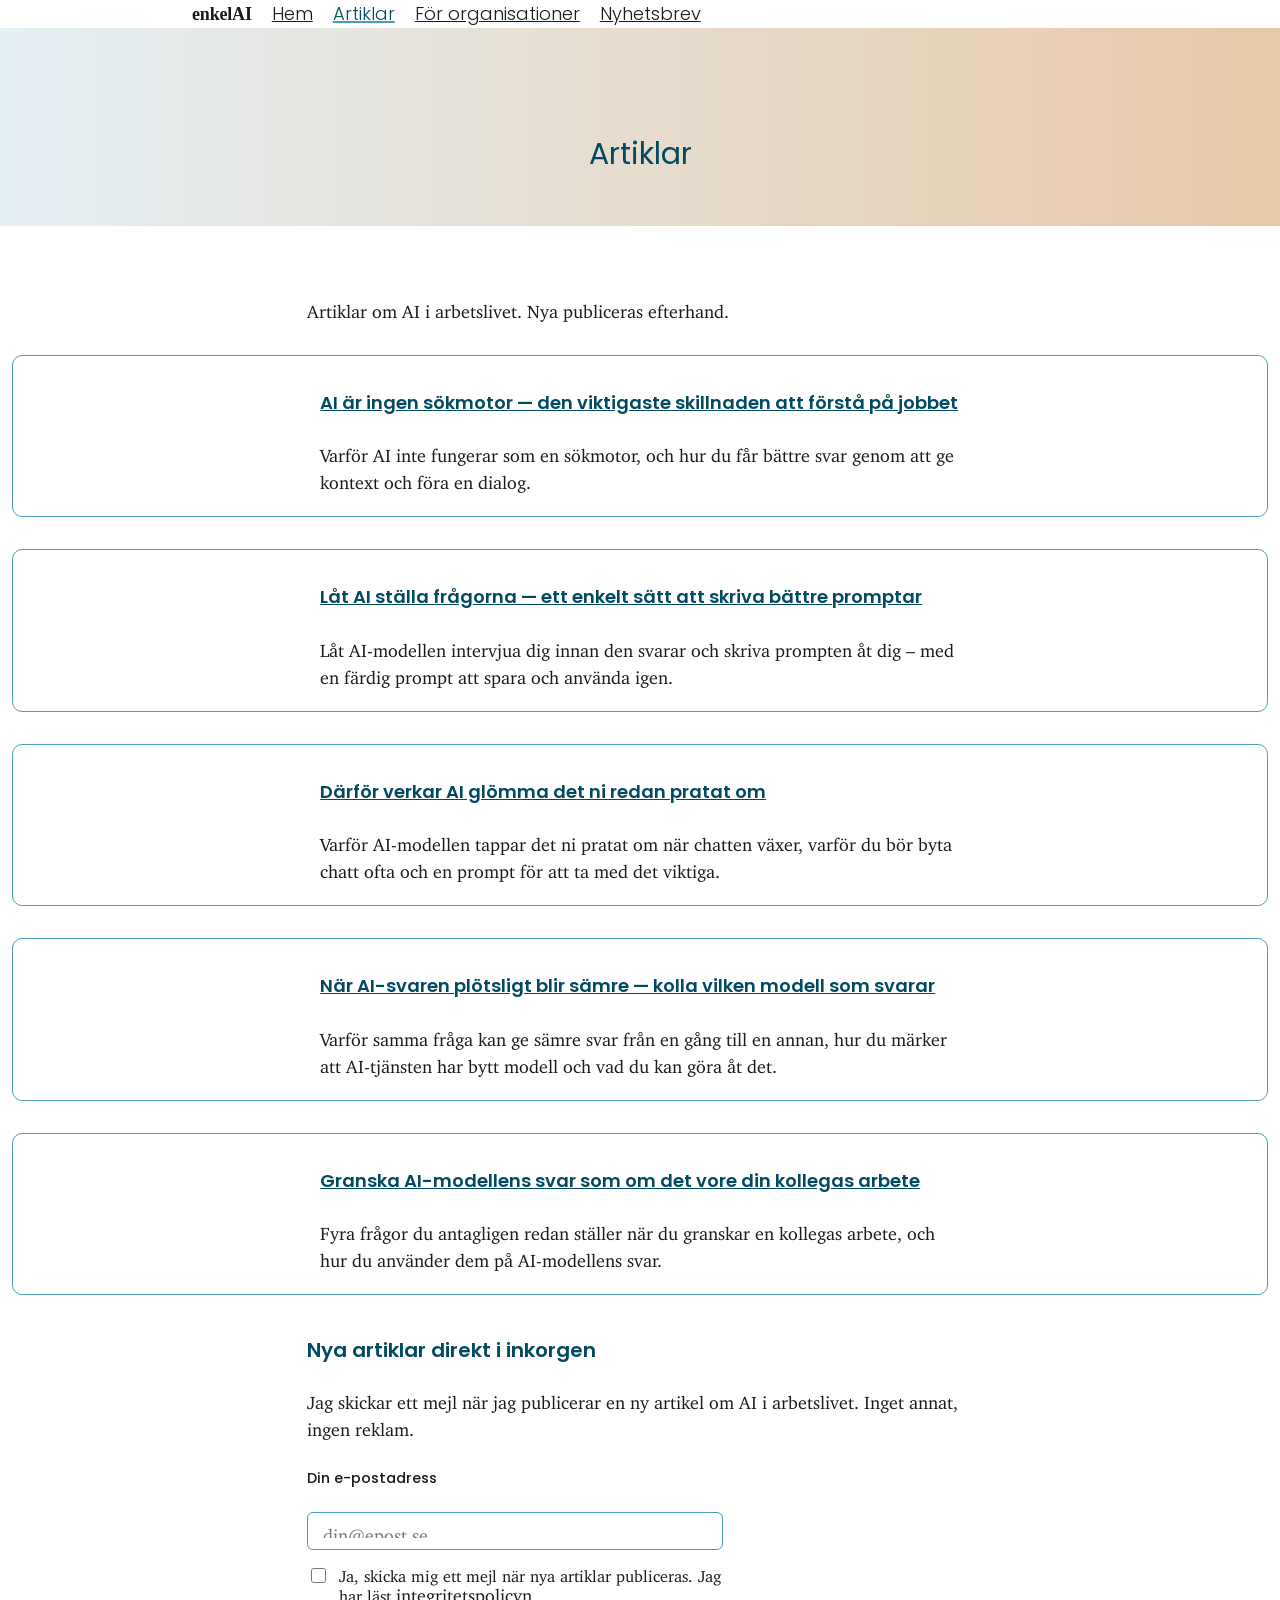
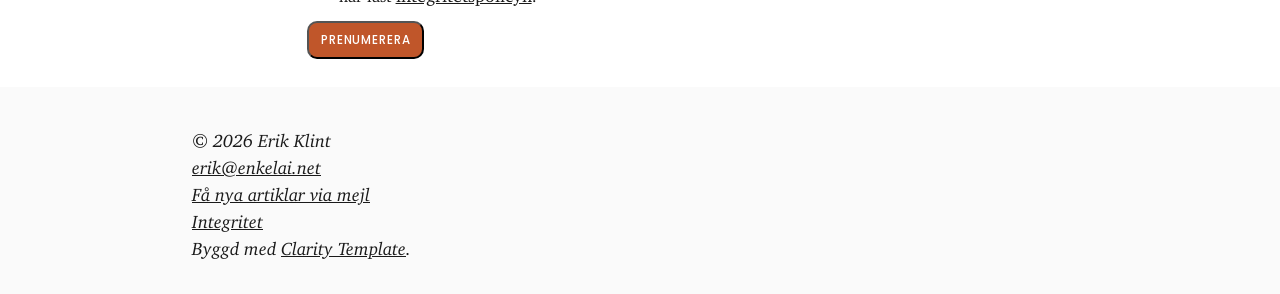
==== commit 28fd4203: "Lägg till artikelnavigering och gör artikellistan till kort Varje artikelsida får ett navigeringsblo" ====
--- a/artiklar/index.html
+++ b/artiklar/index.html
@@ -21,6 +21,22 @@
 <meta name="theme-color" content="#024A61">
 <link rel="stylesheet" href="/assets/stylesheets/main_free.css">
 <link rel="stylesheet" href="/style.css">
+<style>
+/* Sidspecifik stil för korten i artikellistan, samma mönster som de
+   sidspecifika stilarna i artiklarna (t.ex. tabellen i artikel 4).
+   Läggs bara här, inte i delade stilmallar (style.css / main_free.css).
+   Vänster/höger padding rörs inte - den är responsiv i mallen och styr
+   textkolumnens bredd på alla brytpunkter. Bakgrunden ändras inte
+   heller, så kontrasten mot texten blir densamma som idag - kortytan
+   markeras enbart med en tunn kant. */
+div.container.blog.main:has(> h2 > a[href^="/artiklar/"]) {
+  border: 1px solid var(--petrol-light);
+  border-radius: 10px;
+  margin: 1rem 0.75rem;
+  padding-top: 1.5rem;
+  padding-bottom: 1.5rem;
+}
+</style>
 </head>
 <body class="nav-artiklar">
 <header>
--- a/style.css
+++ b/style.css
@@ -235,3 +235,43 @@
   text-decoration-thickness: 2px;
   text-decoration-color: var(--petrol-light);
 }
+
+/* ===================== Artikelnavigering ===================== */
+/* Länk till föregående/nästa artikel. Färg och hover återanvänder
+   samma mönster som brödtextens länkar - ingen ny färg. */
+
+.article-nav {
+  display: flex;
+  flex-wrap: wrap;
+  justify-content: space-between;
+  gap: 0.75rem 1.5rem;
+  margin: 1.5rem 0;
+}
+
+.article-nav-link {
+  color: var(--petrol);
+  overflow-wrap: break-word;
+  max-width: 100%;
+}
+
+.article-nav-link:hover {
+  color: var(--petrol);
+  text-decoration-color: var(--petrol-light);
+  text-decoration-thickness: 2px;
+}
+
+.article-nav-next {
+  margin-left: auto;
+  text-align: right;
+}
+
+@media screen and (max-width: 600px) {
+  .article-nav {
+    flex-direction: column;
+  }
+
+  .article-nav-next {
+    margin-left: 0;
+    text-align: left;
+  }
+}
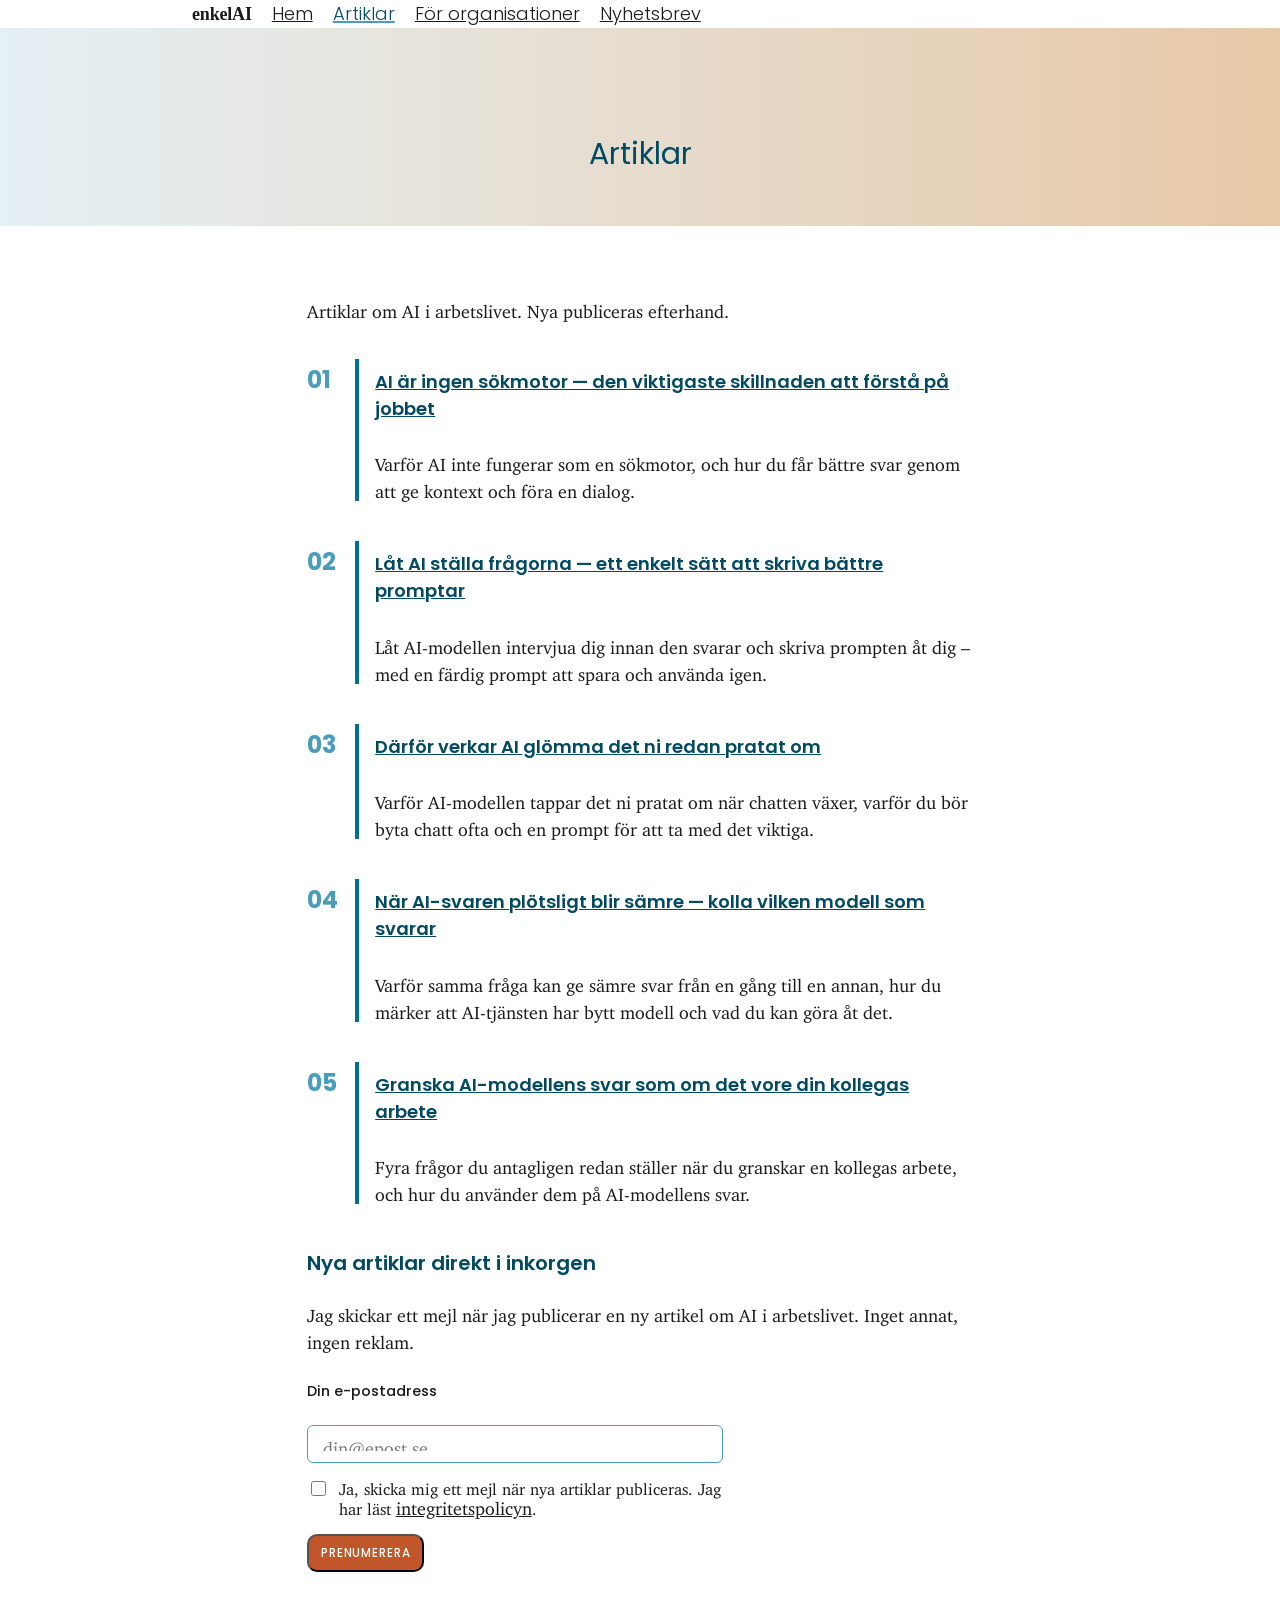
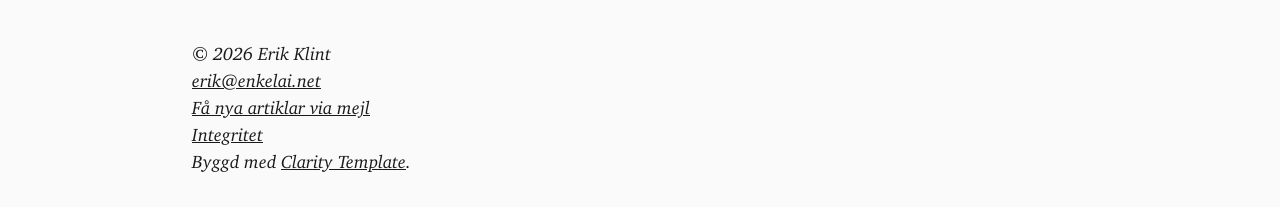
==== commit 27d9c2aa: "Gör om posterna på /artiklar/ till numrerade poster med vänsterlinje Ersätter kortens ram och rundad" ====
--- a/artiklar/index.html
+++ b/artiklar/index.html
@@ -22,19 +22,51 @@
 <link rel="stylesheet" href="/assets/stylesheets/main_free.css">
 <link rel="stylesheet" href="/style.css">
 <style>
-/* Sidspecifik stil för korten i artikellistan, samma mönster som de
+/* Sidspecifik stil för posterna i artikellistan, samma mönster som de
    sidspecifika stilarna i artiklarna (t.ex. tabellen i artikel 4).
    Läggs bara här, inte i delade stilmallar (style.css / main_free.css).
-   Vänster/höger padding rörs inte - den är responsiv i mallen och styr
-   textkolumnens bredd på alla brytpunkter. Bakgrunden ändras inte
-   heller, så kontrasten mot texten blir densamma som idag - kortytan
-   markeras enbart med en tunn kant. */
+   Posterna numreras med en CSS-räknare och får en vertikal linje mellan
+   numret och texten. Räknaren ökas på varje post utan counter-reset: en
+   räknare som saknas skapas vid första ökningen och gäller sedan för
+   efterföljande syskon. Linjen sitter på rubriken och ingressen (inte på
+   hela postrutan, som är bredare än textkolumnen) utan mellanrum, så den
+   blir sammanhängande. Bakgrunden ändras inte, så kontrasten mot texten
+   är densamma som förut. */
 div.container.blog.main:has(> h2 > a[href^="/artiklar/"]) {
-  border: 1px solid var(--petrol-light);
-  border-radius: 10px;
-  margin: 1rem 0.75rem;
-  padding-top: 1.5rem;
-  padding-bottom: 1.5rem;
+  counter-increment: artikel;
+  padding-top: 1.25rem;
+  padding-bottom: 1.25rem;
+}
+div.container.blog.main:has(> h2 > a[href^="/artiklar/"]) > h2,
+div.container.blog.main:has(> h2 > a[href^="/artiklar/"]) > p.text {
+  margin-left: 3rem;
+  margin-top: 0;
+  margin-bottom: 0;
+  border-left: 4px solid var(--petrol);
+  padding-left: 1rem;
+}
+div.container.blog.main:has(> h2 > a[href^="/artiklar/"]) > h2 {
+  display: flex;
+  align-items: baseline;
+  padding-bottom: 0.75rem;
+}
+/* Numret ligger som första flexobjekt i rubriken, så det får samma
+   baslinje som rubrikens första rad. De negativa marginalerna flyttar
+   det ut till kolumnens vänsterkant (vänstermarginal 3rem + linje 4px +
+   luft 1rem = 4rem + 4px) och gör objektets marginalruta nollbred, så
+   att rubriktexten inte flyttas. Numret är dekoration: efter "/" får
+   skärmläsare tom text, så rubriken läses som förut. Webbläsare utan
+   den syntaxen ignorerar den andra deklarationen och visar numret. */
+div.container.blog.main:has(> h2 > a[href^="/artiklar/"]) > h2::before {
+  content: counter(artikel, decimal-leading-zero);
+  content: counter(artikel, decimal-leading-zero) / "";
+  flex: 0 0 2.5rem;
+  margin-left: calc(-4rem - 4px);
+  margin-right: calc(1.5rem + 4px);
+  font-size: 24px;
+  font-weight: 700;
+  line-height: 1;
+  color: var(--petrol-light);
 }
 </style>
 </head>
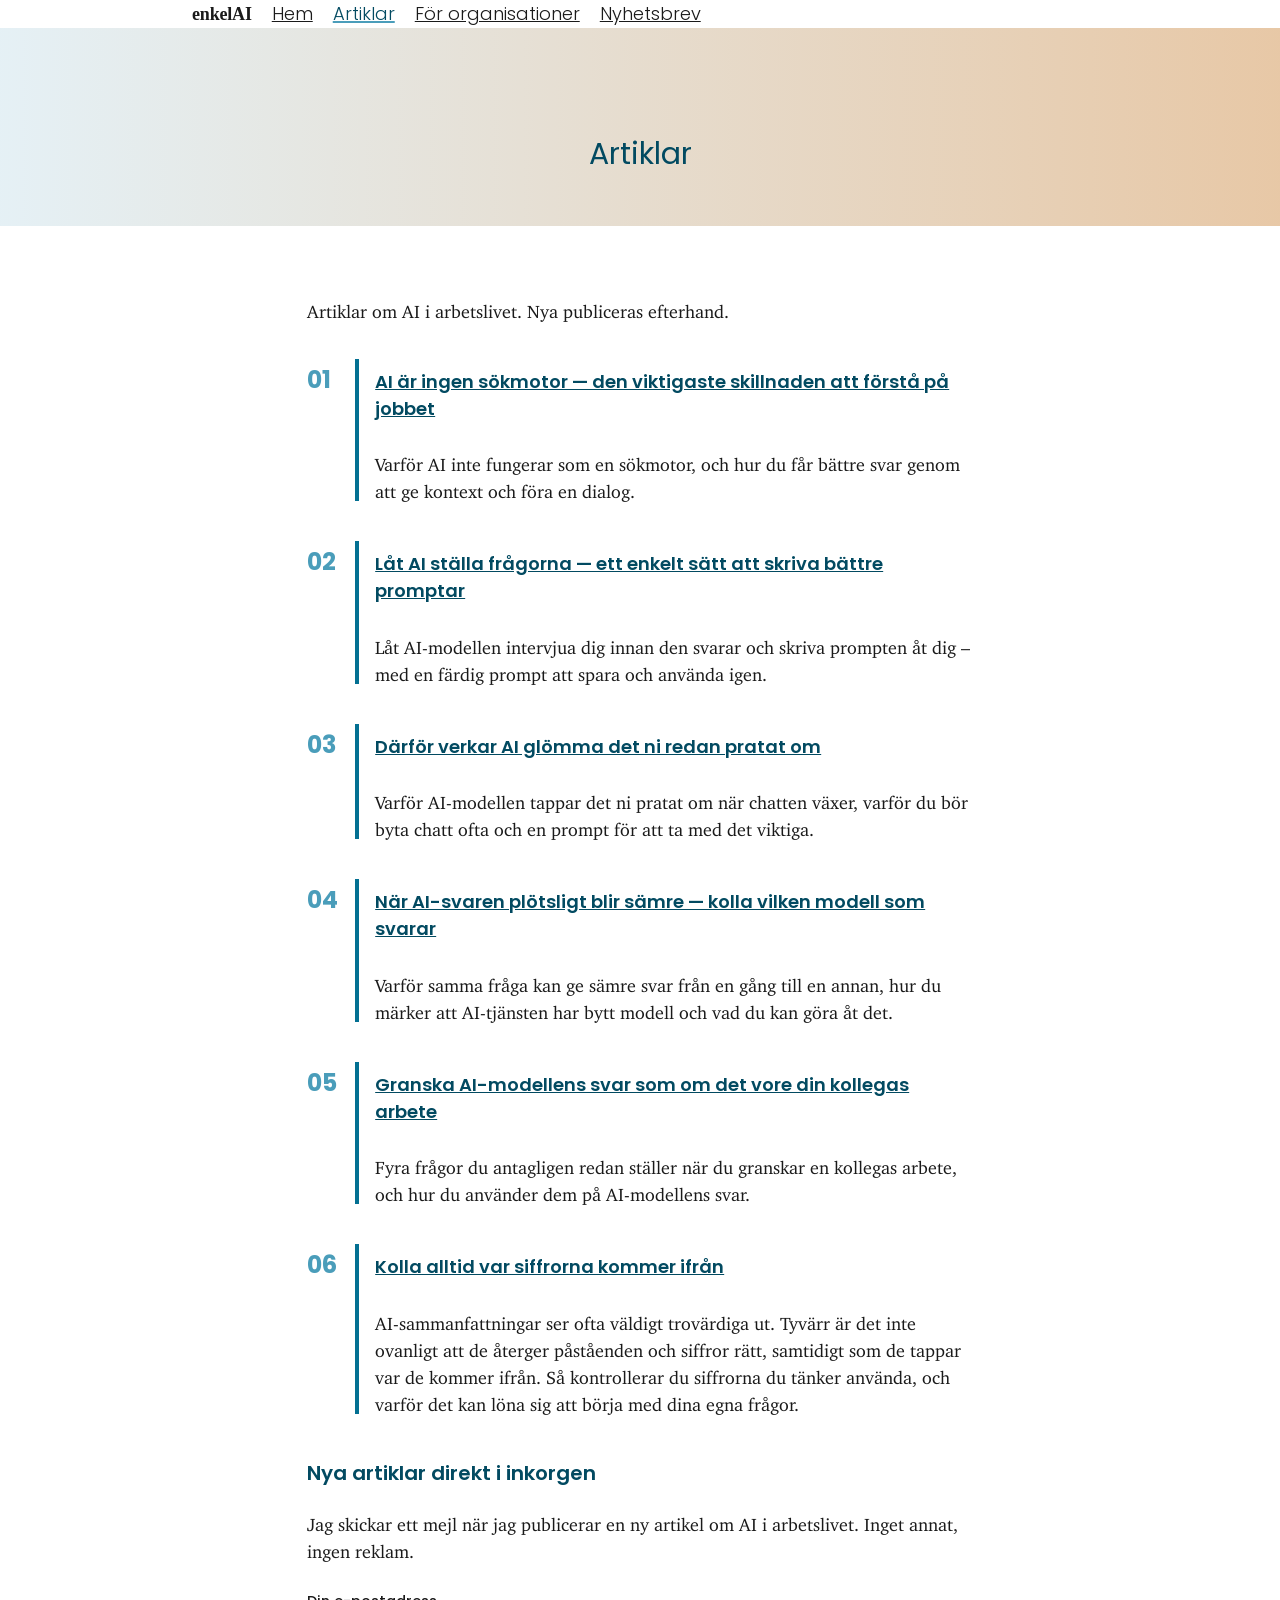
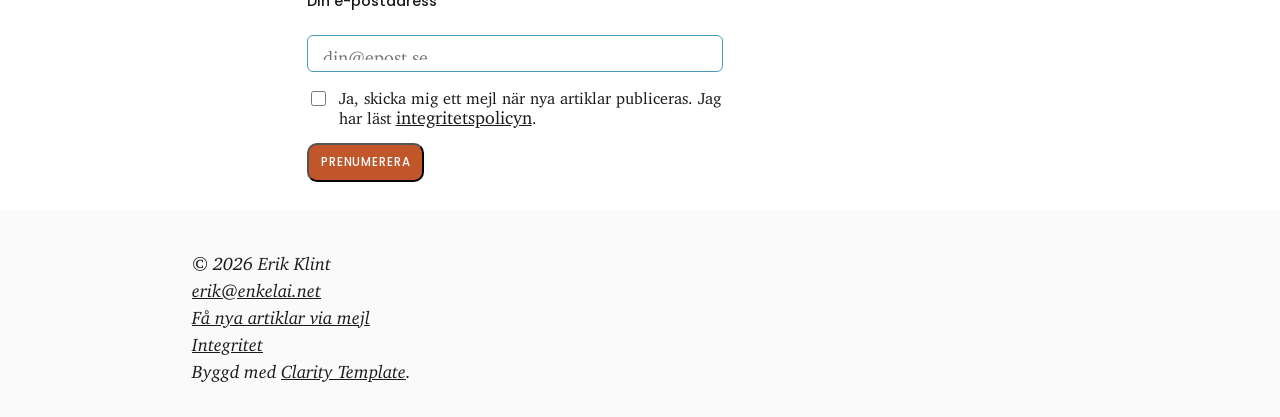
==== commit 45851359: "Publicera artikel 6: Kolla alltid var siffrorna kommer ifrån Ny artikel på /artiklar/nar-ai-sammanfa" ====
--- a/artiklar/index.html
+++ b/artiklar/index.html
@@ -125,6 +125,11 @@
 </div>
 
 <div class="container blog main">
+<h2><a href="/artiklar/nar-ai-sammanfattar-en-rapport/">Kolla alltid var siffrorna kommer ifrån</a></h2>
+<p class="text">AI-sammanfattningar ser ofta väldigt trovärdiga ut. Tyvärr är det inte ovanligt att de återger påståenden och siffror rätt, samtidigt som de tappar var de kommer ifrån. Så kontrollerar du siffrorna du tänker använda, och varför det kan löna sig att börja med dina egna frågor.</p>
+</div>
+
+<div class="container blog main">
 <h2>Nya artiklar direkt i inkorgen</h2>
 <p class="text">Jag skickar ett mejl när jag publicerar en ny artikel om AI i arbetslivet. Inget annat, ingen reklam.</p>
 
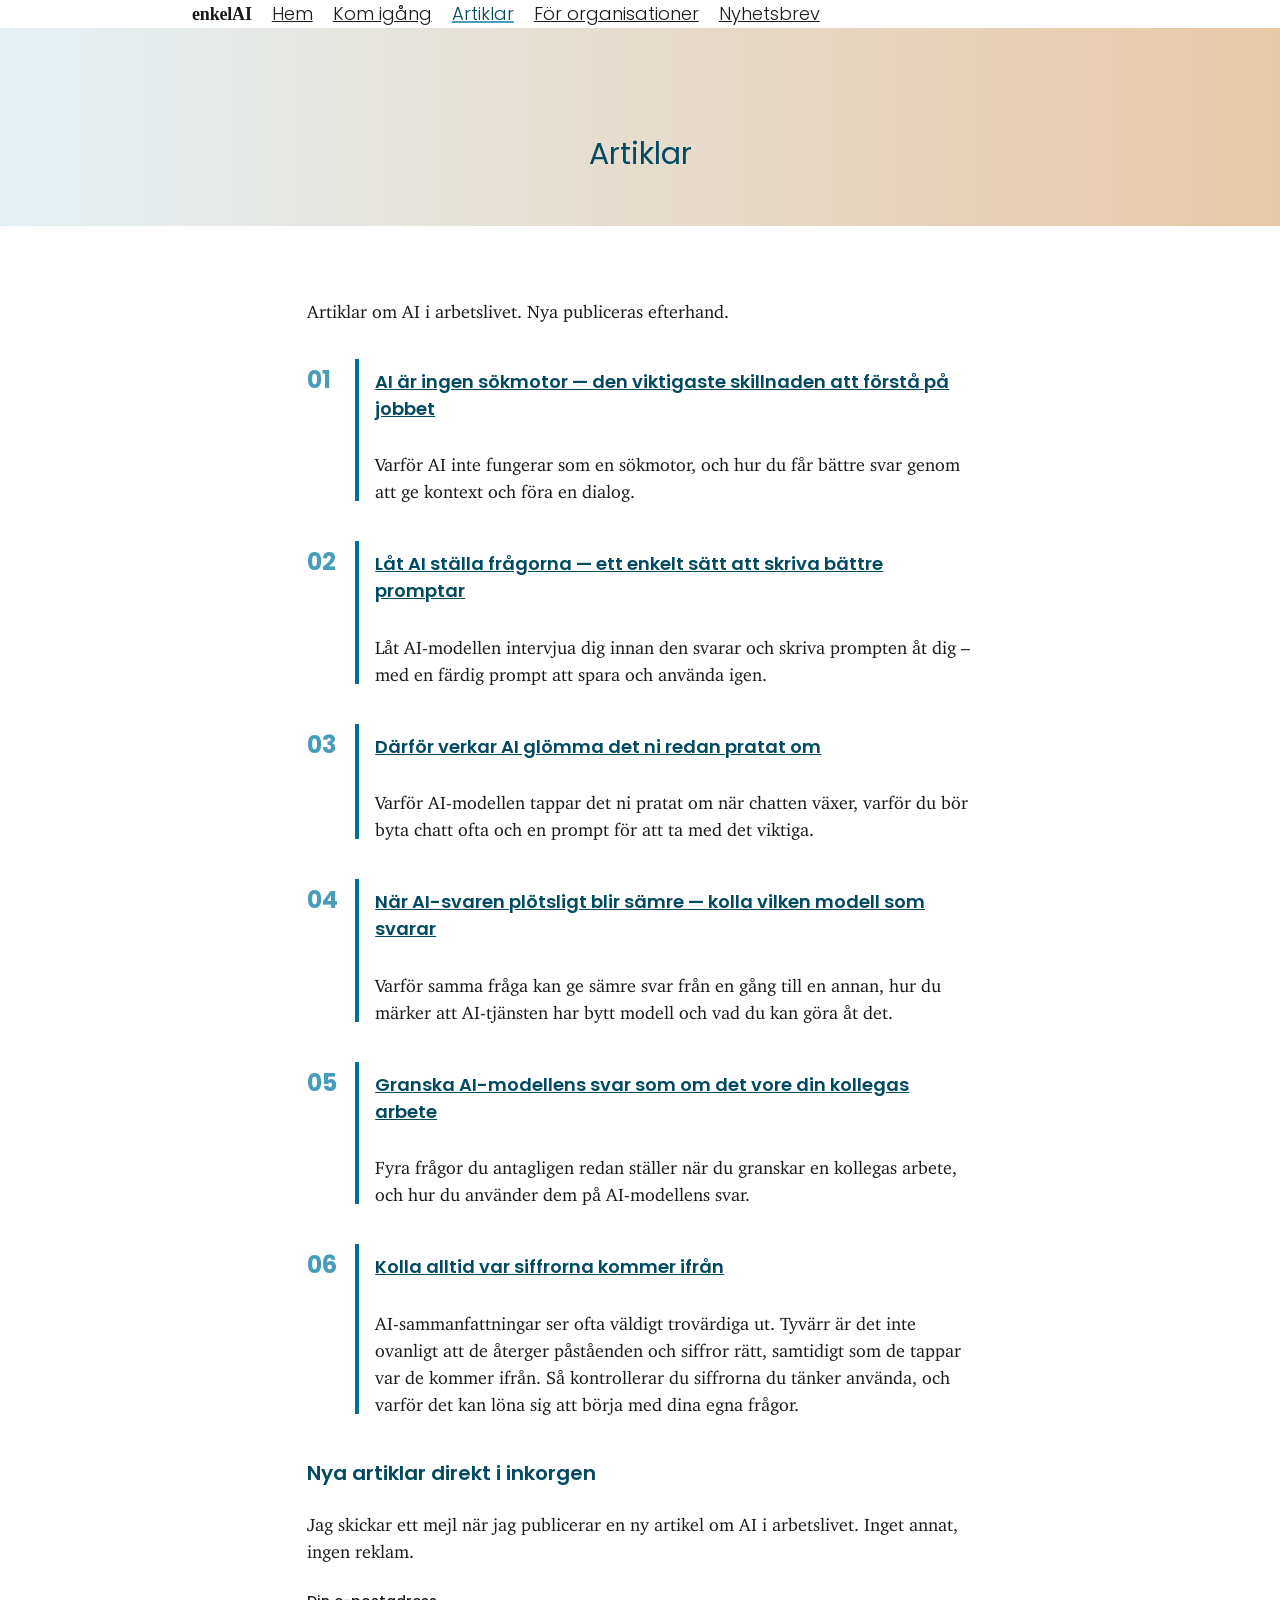
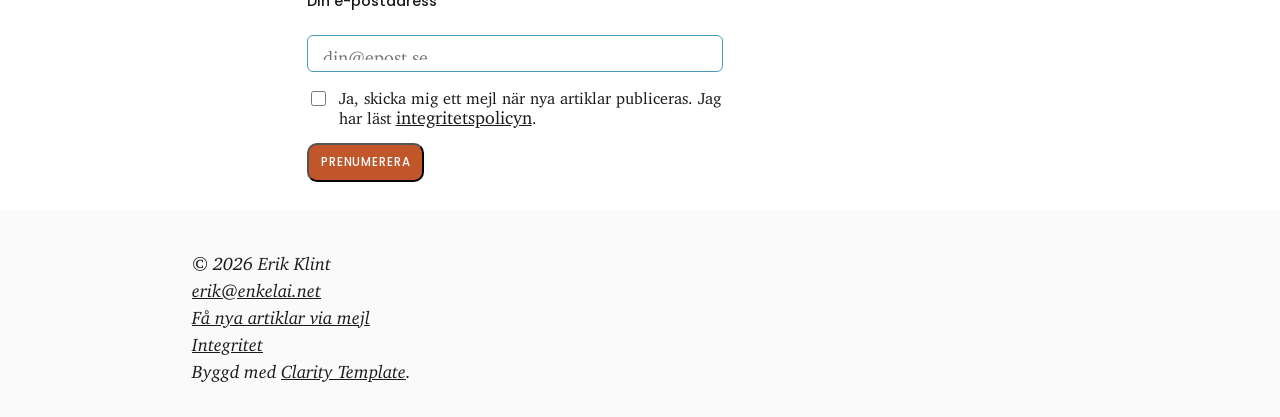
==== commit 41e4f5ef: "Ny sida: Kom igång (/kom-igang/) och menypost efter Hem - Ny sida kom-igang/index.html, byggd efter " ====
--- a/artiklar/index.html
+++ b/artiklar/index.html
@@ -77,6 +77,7 @@
 <a class="wordmark" href="/">enkelAI</a>
 <ul>
 <li><a href="/">Hem</a></li>
+<li><a href="/kom-igang/">Kom igång</a></li>
 <li><a href="/artiklar/">Artiklar</a></li>
 <li><a href="/for-organisationer/">För organisationer</a></li>
 <li><a href="/nyhetsbrev/">Nyhetsbrev</a></li>
--- a/style.css
+++ b/style.css
@@ -237,21 +237,30 @@
 }
 
 /* ===================== Artikelnavigering ===================== */
-/* Länk till föregående/nästa artikel. Färg och hover återanvänder
-   samma mönster som brödtextens länkar - ingen ny färg. */
+/* Länk till föregående/nästa artikel, två varianter: .article-nav-top
+   (högst upp, bara "← Föregående" / "Nästa →") och .article-nav-bottom
+   (längst ned, kort med riktning + titel). Färger och hörnradie
+   återanvänds från resten av sidan - inga nya värden.
+
+   Typsnitt: länkarna i navet ärver från <body>, som saknar font-family
+   (bara p, h* och a-regeln i mallen sätter något), så de föll tillbaka på
+   webbläsarens standardserif. Brödtexten får Charter via
+   div.container.blog p.text, så samma typsnitt sätts här uttryckligen. */
 
 .article-nav {
   display: flex;
-  flex-wrap: wrap;
-  justify-content: space-between;
   gap: 0.75rem 1.5rem;
   margin: 1.5rem 0;
+  font-family: "Charter", sans-serif;
 }
 
 .article-nav-link {
+  box-sizing: border-box;
+  min-height: 44px;
+  font-family: inherit;
   color: var(--petrol);
   overflow-wrap: break-word;
-  max-width: 100%;
+  min-width: 0;
 }
 
 .article-nav-link:hover {
@@ -260,18 +269,207 @@
   text-decoration-thickness: 2px;
 }
 
-.article-nav-next {
+/* Högst upp: två korta länkar, Föregående till vänster, Nästa till höger.
+   Finns bara en står den kvar på sin sida. */
+.article-nav-top {
+  justify-content: space-between;
+}
+
+.article-nav-top .article-nav-link {
+  display: inline-flex;
+  align-items: center;
+  font-size: 0.9em;
+}
+
+.article-nav-top .article-nav-next {
   margin-left: auto;
-  text-align: right;
-}
-
-@media screen and (max-width: 600px) {
-  .article-nav {
-    flex-direction: column;
-  }
-
-  .article-nav-next {
-    margin-left: 0;
-    text-align: left;
-  }
-}
+}
+
+/* Längst ned: kort med tunn kant, hela kortet är länken. */
+.article-nav-bottom {
+  flex-direction: column;
+}
+
+.article-nav-bottom .article-nav-link {
+  display: flex;
+  flex-direction: column;
+  gap: 0.25rem;
+  padding: 0.75rem 1rem;
+  border: 1px solid var(--petrol-light);
+  border-radius: 6px;
+  text-decoration: none;
+}
+
+.article-nav-bottom .article-nav-link:hover {
+  border-color: var(--petrol);
+}
+
+.article-nav-bottom .article-nav-link:hover .article-nav-title {
+  text-decoration: underline;
+  text-decoration-color: var(--petrol-light);
+  text-decoration-thickness: 2px;
+}
+
+.article-nav-dir {
+  font-size: 0.875em;
+  line-height: 1.4;
+  color: var(--petrol);
+}
+
+/* Titeln följer brödtextens storlek (ärvs). */
+.article-nav-title {
+  line-height: 1.4;
+  color: var(--ink);
+}
+
+/* Två kolumner från 700 px. Varje kort har sin fasta kolumn, så ett
+   ensamt kort behåller både plats och bredd. */
+@media screen and (min-width: 700px) {
+  .article-nav-bottom {
+    display: grid;
+    grid-template-columns: 1fr 1fr;
+    align-items: stretch;
+  }
+
+  .article-nav-bottom .article-nav-prev {
+    grid-column: 1;
+  }
+
+  .article-nav-bottom .article-nav-next {
+    grid-column: 2;
+  }
+}
+
+/* ===================== Figurer i artiklar ===================== */
+/* Löptext och figur ligger för tätt i mallen: avståndet bestod av
+   vh-baserade paddingar som varierar med fönsterhöjden (0.5-2vh i
+   behållarna, 1.5vh i p.text, 1vh i bildtexten). Här är det fast:
+   2rem under 700 px och 3rem från 700 px, från löptextens sista rad till
+   bildens överkant och från bildtextens sista rad till nästa text.
+   Panelen (div.container.blog.main.gray, används bara runt <figure>)
+   har en fast innermarginal på 0.5rem; resten av avståndet ligger i
+   panelens marginal (1.5rem / 2.5rem). Avgränsat till <article> - bara
+   artikelsidorna har figurpaneler. Avståndet mellan bild och bildtext,
+   och mellan bilder i samma figur, rörs inte (det är img/p.caption:s
+   egen padding). */
+
+article div.container.blog.main.gray:has(> figure) {
+  padding-top: 0.5rem;
+  padding-bottom: 0.5rem;
+  margin-top: 1.5rem;
+  margin-bottom: 1.5rem;
+}
+
+@media screen and (min-width: 700px) {
+  article div.container.blog.main.gray:has(> figure) {
+    margin-top: 2.5rem;
+    margin-bottom: 2.5rem;
+  }
+}
+
+/* Nollar mallens vh-padding närmast panelen, så att bara det fasta avståndet gäller. */
+article div.container.blog.main:has(+ div.container.blog.main.gray > figure) {
+  padding-bottom: 0;
+}
+
+article div.container.blog.main.gray:has(> figure) + div.container.blog.main {
+  padding-top: 0;
+}
+
+article div.container.blog.main.gray:has(> figure) + div.container.blog.main > :first-child {
+  padding-top: 0;
+}
+
+article div.container.blog.main.gray > figure > p.caption:last-child {
+  padding-bottom: 0;
+}
+
+/* ===================== Inledningsbild och filmrad ===================== */
+/* Inledningsbilden (figure.intro-figure) ligger i samma gråa panel som
+   artikelns övriga figurer och får därför deras luft (2rem / 3rem) via
+   reglerna ovan. Mallens img { width: 100% } räcker inte när bilden har
+   width/height-attribut: höjden måste bli auto, och bilden förstoras
+   aldrig över sin egen bredd (2400 px). */
+article figure.intro-figure img {
+  max-width: 2400px;
+  height: auto;
+}
+
+/* Ingen övre marginal ovanför inledningsbilden: luften upp till TL;DR-raden
+   kommer bara från rubrikblockets egen padding. */
+article div.container.blog.main.gray:has(> figure.intro-figure) {
+  margin-top: 0;
+}
+
+/* Efter panelen ska bildens luft inte dubbleras av mallens .first-marginal. */
+article div.container.blog.main.gray:has(> figure.intro-figure) + div.container.blog.main.first {
+  margin-top: 0;
+}
+
+/* Filmraden: en länk i textkolumnen, med samma luft över och under som
+   kring figurerna (2rem under 700 px, 3rem från 700 px). Typsnittet
+   sätts uttryckligen: <body> saknar font-family, så utan det faller
+   länken tillbaka på webbläsarens standardserif (som navigeringen gjorde). */
+article div.container.blog.main.film-row-wrap {
+  padding-top: 0;
+  padding-bottom: 0;
+  margin-top: 0;  /* luften över kommer från rubrikblockets padding */
+  margin-bottom: 2rem;
+}
+
+@media screen and (min-width: 700px) {
+  article div.container.blog.main.film-row-wrap {
+    margin-bottom: 3rem;
+  }
+}
+
+article div.container.blog.main.film-row-wrap + div.container.blog.main.first {
+  margin-top: 0;
+  padding-top: 0;
+}
+
+article div.container.blog.main.film-row-wrap + div.container.blog.main.first > :first-child {
+  padding-top: 0;
+}
+
+a.film-row {
+  box-sizing: border-box;
+  display: flex;
+  align-items: center;
+  gap: 0.9rem;
+  min-height: 44px;
+  padding: 0.6rem 1rem;
+  border: 1px solid var(--petrol);
+  border-radius: 6px;
+  font-family: "Charter", sans-serif;
+  text-decoration: none;
+}
+
+a.film-row:hover {
+  border-color: var(--petrol-deep);
+}
+
+.film-row-icon {
+  flex: none;
+  width: 40px;  /* mallens svg { width: 100% } annars vinner över width-attributet */
+  height: 40px;
+  color: var(--terracotta);
+}
+
+.film-row-text {
+  display: flex;
+  flex-direction: column;
+  min-width: 0;
+}
+
+.film-row-title {
+  color: var(--petrol-deep);
+  font-weight: 600;
+  line-height: 1.3;
+}
+
+.film-row-source {
+  color: var(--ink);
+  font-size: 0.85em;
+  line-height: 1.3;
+}
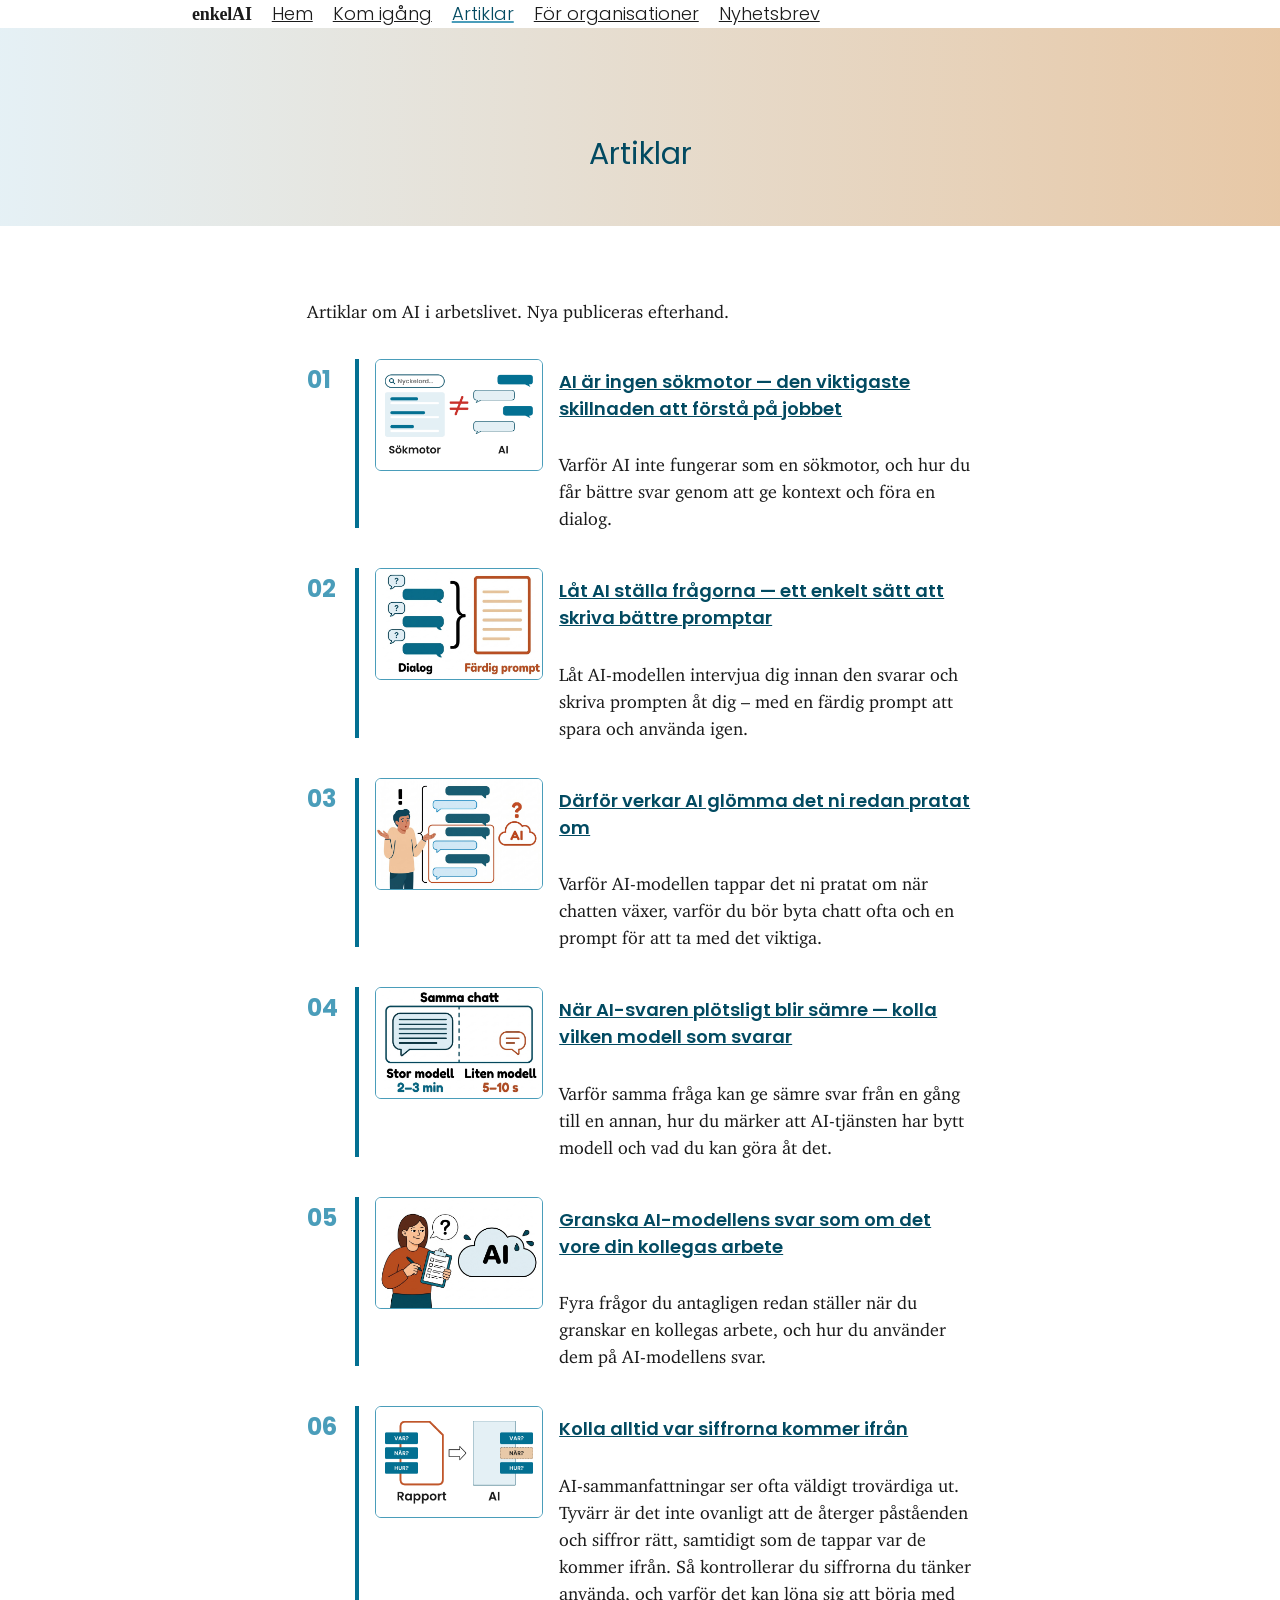
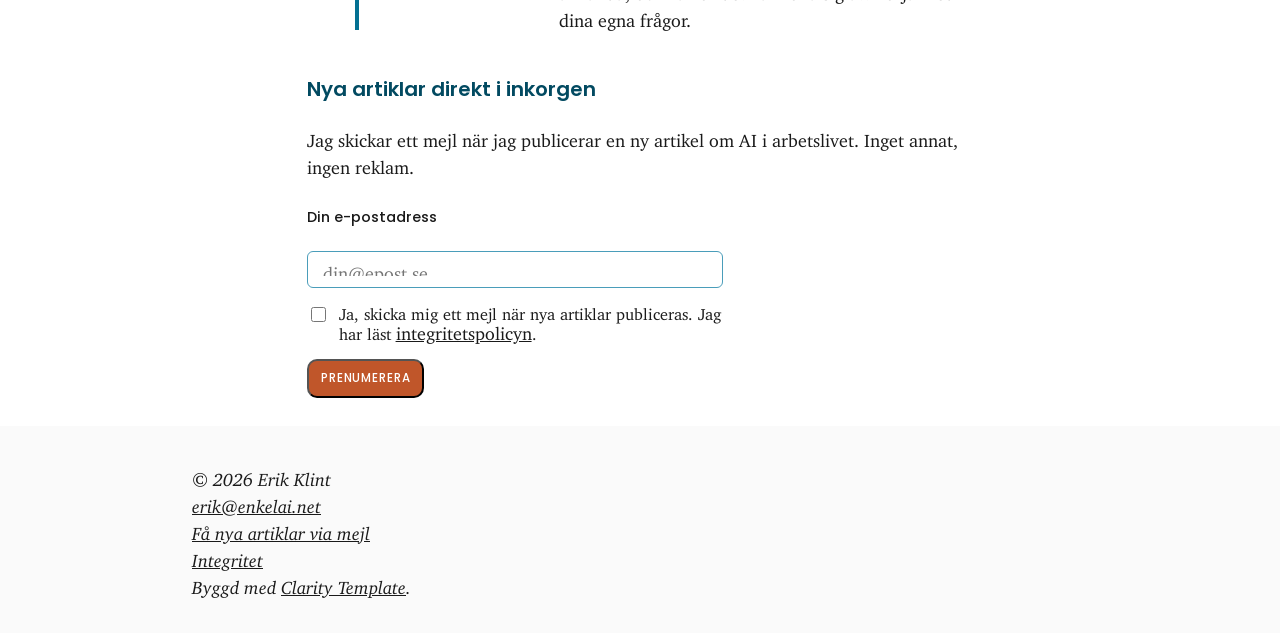
==== commit eb1d9a2e: "Miniatyrer i artikelöversikten Varje post på /artiklar/ får en miniatyr av artikelns inledningsbild " ====
--- a/artiklar/index.html
+++ b/artiklar/index.html
@@ -68,6 +68,85 @@
   line-height: 1;
   color: var(--petrol-light);
 }
+
+/* Miniatyr av artikelns inledningsbild i varje post. Länken (a.post-thumb)
+   är dekoration för ögat: aria-hidden och tabindex="-1" gör att rubriklänken
+   förblir den enda länken för tangentbord och skärmläsare. Bilden är
+   artikelns egen fil, nedskalad av webbläsaren. Rutan är alltid 3:2
+   (96x64 resp. 168x112) och bilden fyller den med object-fit: cover. Ingen
+   bakgrundsfärg behövs: de två PNG-filerna är helt ogenomskinliga.
+   Posten blir ett rutnät med miniatyr, rubrik och beskrivning. Mallens
+   img { width: 100% } och div.container.blog img { padding-bottom: 1vh }
+   slås ut av den egna regeln på bilden. */
+div.container.blog.main:has(> a.post-thumb) {
+  display: grid;
+  grid-template-columns: minmax(0, 1fr) 96px;
+  column-gap: 0.75rem;
+}
+/* Under 700 px: miniatyren till höger om rubriken, beskrivningen under i
+   full bredd. Miniatyrens överkant ligger i höjd med linjens överkant. */
+div.container.blog.main:has(> a.post-thumb) > h2 {
+  grid-column: 1;
+  grid-row: 1;
+}
+div.container.blog.main:has(> a.post-thumb) > p.text {
+  grid-column: 1 / -1;
+  grid-row: 2;
+}
+a.post-thumb {
+  grid-column: 2;
+  grid-row: 1;
+  align-self: start;
+  display: block;
+  box-sizing: border-box;
+  width: 96px;
+  height: 64px;
+  overflow: hidden;
+  border: 1px solid var(--petrol-light);
+  border-radius: 6px;
+}
+div.container.blog a.post-thumb img {
+  display: block;
+  width: 100%;
+  height: 100%;
+  margin: 0;
+  padding: 0;
+  object-fit: cover;
+}
+/* Från 700 px: nummer och linje, sedan miniatyren, sedan texten. Rubriken
+   och beskrivningen delar kolumn med miniatyren och flyttas åt höger med
+   extra vänsterpadding (miniatyrens bredd + 1rem luft på varje sida om den).
+   Numret ligger kvar vid kolumnens vänsterkant: dess vänstermarginal är den
+   gamla (-4rem - 4px) plus samma förskjutning, och högermarginalen ökar lika
+   mycket så att rubrikens text inte följer med. De tre reglerna nedan har
+   båda :has-villkoren i selektorn, så att de går före reglerna ovan utan att
+   vara beroende av ordningen. Miniatyren ligger över rubrikens och
+   beskrivningens tomma padding och får z-index, så att länken går att
+   klicka. */
+@media screen and (min-width: 700px) {
+  div.container.blog.main:has(> a.post-thumb) {
+    grid-template-columns: minmax(0, 1fr);
+    column-gap: 0;
+  }
+  div.container.blog.main:has(> a.post-thumb):has(> h2 > a[href^="/artiklar/"]) > h2,
+  div.container.blog.main:has(> a.post-thumb):has(> h2 > a[href^="/artiklar/"]) > p.text {
+    padding-left: calc(1rem + 168px + 1rem);
+  }
+  div.container.blog.main:has(> a.post-thumb):has(> h2 > a[href^="/artiklar/"]) > h2::before {
+    margin-left: calc(-4rem - 4px - 168px - 1rem);
+    margin-right: calc(1.5rem + 4px + 168px + 1rem);
+  }
+  a.post-thumb {
+    position: relative;
+    z-index: 1;
+    grid-column: 1;
+    grid-row: 1 / span 2;
+    justify-self: start;
+    width: 168px;
+    height: 112px;
+    margin-left: calc(4rem + 4px);
+  }
+}
 </style>
 </head>
 <body class="nav-artiklar">
@@ -101,31 +180,37 @@
 </div>
 
 <div class="container blog main">
+<a class="post-thumb" href="/artiklar/ai-ar-ingen-sokmotor/" aria-hidden="true" tabindex="-1"><img src="/images/ai-ar-ingen-sokmotor-inledning-2400.png" width="2400" height="1600" alt="" loading="lazy" decoding="async"></a>
 <h2><a href="/artiklar/ai-ar-ingen-sokmotor/">AI är ingen sökmotor — den viktigaste skillnaden att förstå på jobbet</a></h2>
 <p class="text">Varför AI inte fungerar som en sökmotor, och hur du får bättre svar genom att ge kontext och föra en dialog.</p>
 </div>
 
 <div class="container blog main">
+<a class="post-thumb" href="/artiklar/lat-ai-stalla-fragorna/" aria-hidden="true" tabindex="-1"><img src="/images/lat-ai-stalla-fragorna-inledning-1264.jpg" width="1264" height="848" alt="" loading="lazy" decoding="async"></a>
 <h2><a href="/artiklar/lat-ai-stalla-fragorna/">Låt AI ställa frågorna — ett enkelt sätt att skriva bättre promptar</a></h2>
 <p class="text">Låt AI-modellen intervjua dig innan den svarar och skriva prompten åt dig – med en färdig prompt att spara och använda igen.</p>
 </div>
 
 <div class="container blog main">
+<a class="post-thumb" href="/artiklar/darfor-verkar-ai-glomma/" aria-hidden="true" tabindex="-1"><img src="/images/darfor-verkar-ai-glomma-inledning-1264.jpg" width="1264" height="848" alt="" loading="lazy" decoding="async"></a>
 <h2><a href="/artiklar/darfor-verkar-ai-glomma/">Därför verkar AI glömma det ni redan pratat om</a></h2>
 <p class="text">Varför AI-modellen tappar det ni pratat om när chatten växer, varför du bör byta chatt ofta och en prompt för att ta med det viktiga.</p>
 </div>
 
 <div class="container blog main">
+<a class="post-thumb" href="/artiklar/nar-ai-svaren-blir-samre/" aria-hidden="true" tabindex="-1"><img src="/images/nar-ai-svaren-blir-samre-inledning-1264.jpg" width="1264" height="848" alt="" loading="lazy" decoding="async"></a>
 <h2><a href="/artiklar/nar-ai-svaren-blir-samre/">När AI-svaren plötsligt blir sämre — kolla vilken modell som svarar</a></h2>
 <p class="text">Varför samma fråga kan ge sämre svar från en gång till en annan, hur du märker att AI-tjänsten har bytt modell och vad du kan göra åt det.</p>
 </div>
 
 <div class="container blog main">
+<a class="post-thumb" href="/artiklar/granska-ai-som-en-kollegas-arbete/" aria-hidden="true" tabindex="-1"><img src="/images/granska-ai-som-en-kollegas-arbete-inledning-1264.jpg" width="1264" height="848" alt="" loading="lazy" decoding="async"></a>
 <h2><a href="/artiklar/granska-ai-som-en-kollegas-arbete/">Granska AI-modellens svar som om det vore din kollegas arbete</a></h2>
 <p class="text">Fyra frågor du antagligen redan ställer när du granskar en kollegas arbete, och hur du använder dem på AI-modellens svar.</p>
 </div>
 
 <div class="container blog main">
+<a class="post-thumb" href="/artiklar/nar-ai-sammanfattar-en-rapport/" aria-hidden="true" tabindex="-1"><img src="/images/nar-ai-sammanfattar-en-rapport-inledning-2400.png" width="2400" height="1600" alt="" loading="lazy" decoding="async"></a>
 <h2><a href="/artiklar/nar-ai-sammanfattar-en-rapport/">Kolla alltid var siffrorna kommer ifrån</a></h2>
 <p class="text">AI-sammanfattningar ser ofta väldigt trovärdiga ut. Tyvärr är det inte ovanligt att de återger påståenden och siffror rätt, samtidigt som de tappar var de kommer ifrån. Så kontrollerar du siffrorna du tänker använda, och varför det kan löna sig att börja med dina egna frågor.</p>
 </div>
--- a/style.css
+++ b/style.css
@@ -228,6 +228,7 @@
    404 och /integritet/ saknar klass: inget menyval motsvarar dem. */
 
 body.nav-hem nav ul a[href="/"],
+body.nav-kom-igang nav ul a[href="/kom-igang/"],
 body.nav-artiklar nav ul a[href="/artiklar/"],
 body.nav-organisationer nav ul a[href="/for-organisationer/"],
 body.nav-nyhetsbrev nav ul a[href="/nyhetsbrev/"] {
@@ -395,6 +396,14 @@
   height: auto;
 }
 
+/* Inledningsbilderna på 1264 px (artikel 2, 4 och 5) förstoras inte heller
+   över sin egen bredd. Reglerna ovan räcker inte för dem: de tillåter upp
+   till 2400 px, och textkolumnen kan på mycket breda skärmar (ca 5000 px
+   och uppåt) bli bredare än 1264 px. */
+article figure.intro-figure img[width="1264"] {
+  max-width: 1264px;
+}
+
 /* Ingen övre marginal ovanför inledningsbilden: luften upp till TL;DR-raden
    kommer bara från rubrikblockets egen padding. */
 article div.container.blog.main.gray:has(> figure.intro-figure) {
